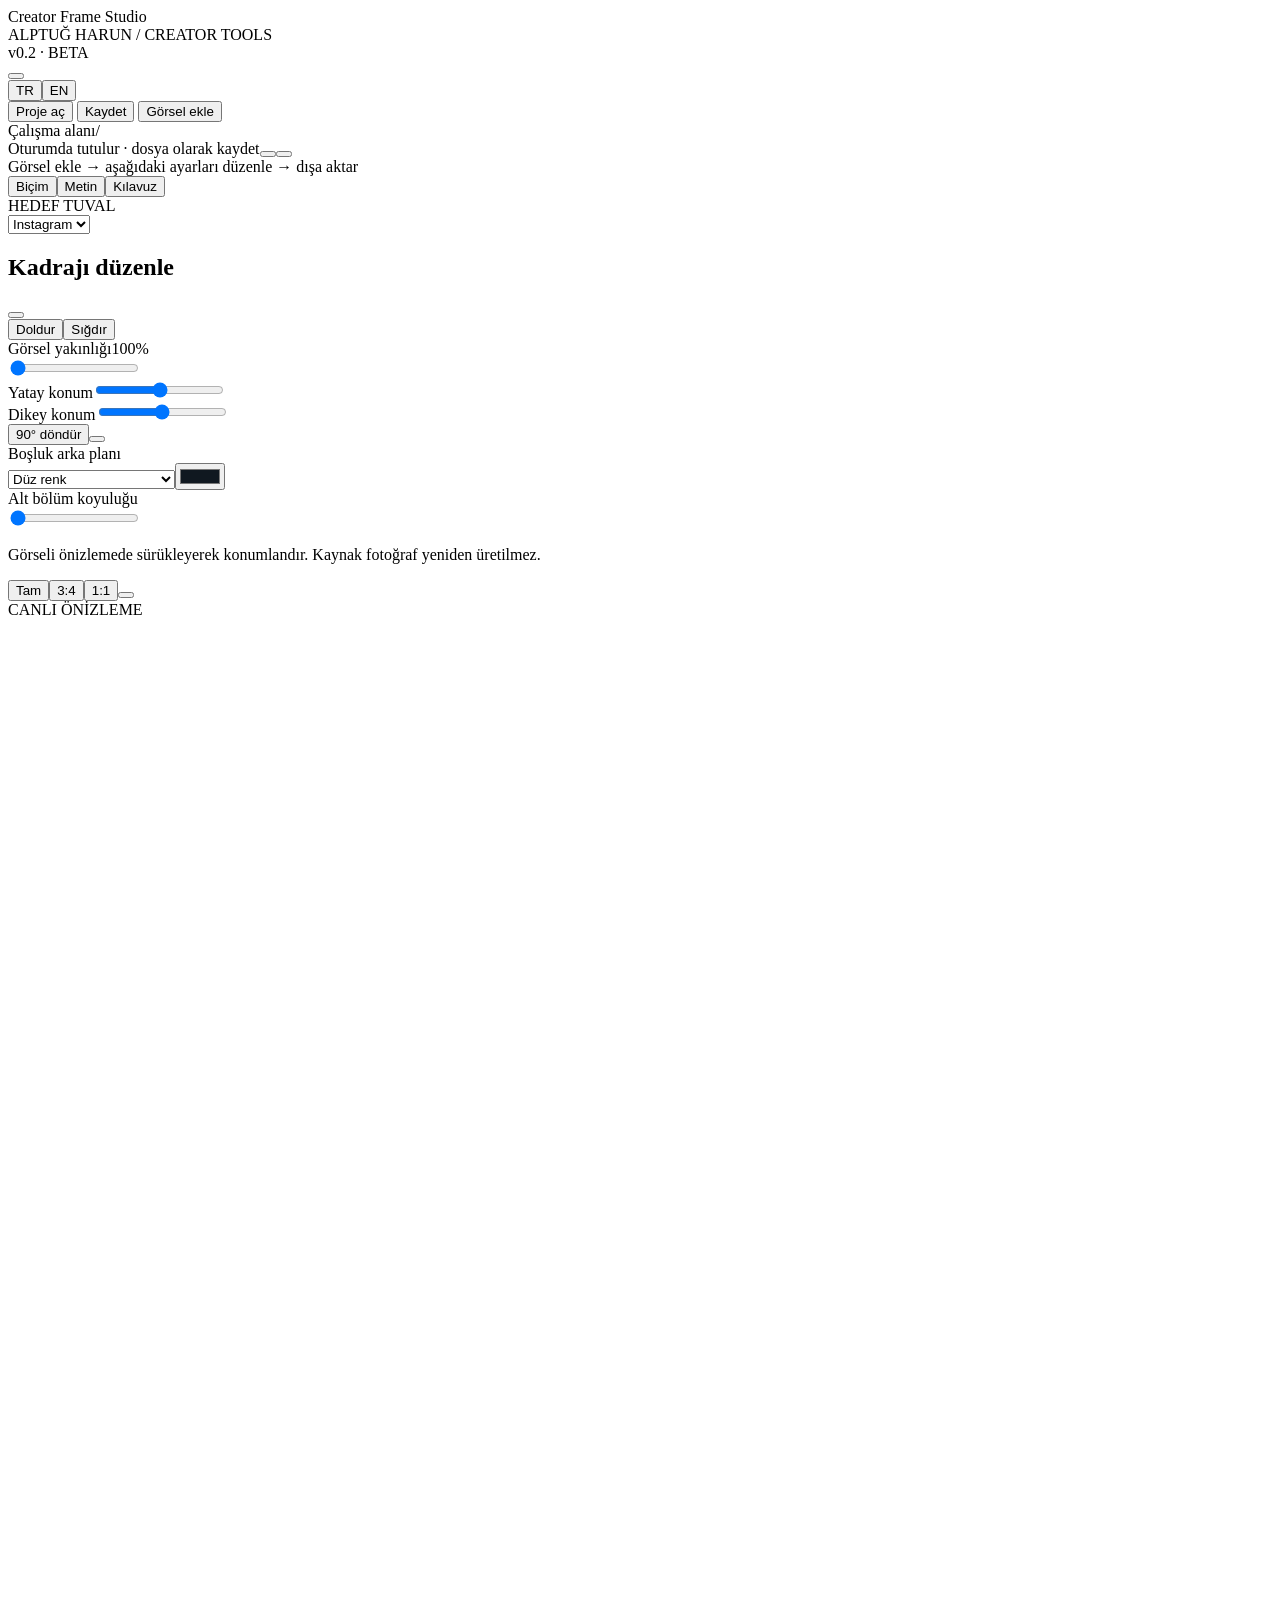
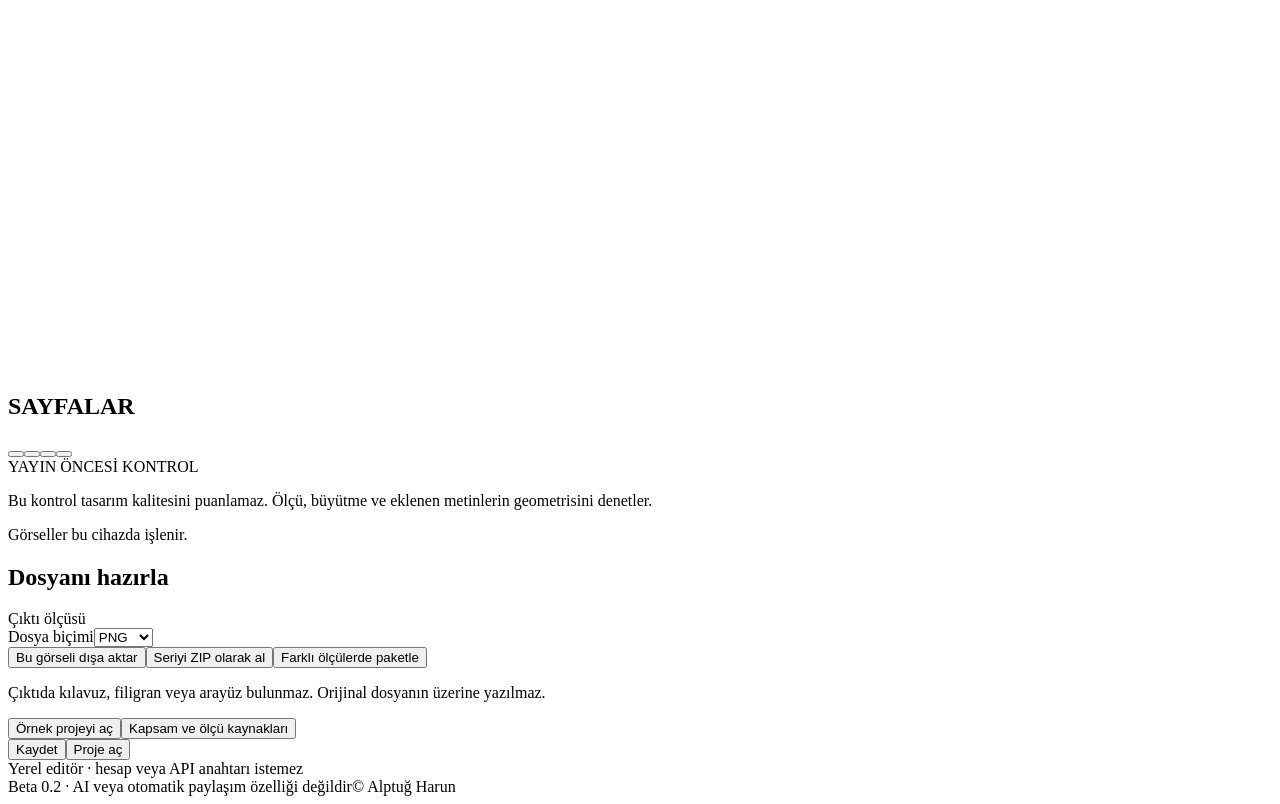
==== tools/creator-frame-studio/index.html @ ee45f267 "feat(creator-frame-studio): add index.html" ====
<!doctype html>
<html lang="tr">
<head>
<meta charset="utf-8"><meta name="viewport" content="width=device-width,initial-scale=1">
<meta http-equiv="Content-Security-Policy" content="default-src 'self'; script-src 'self'; style-src 'self'; img-src data: blob: 'self'; connect-src 'none'; font-src 'none'; base-uri 'none'; form-action 'none'">
<title>Creator Frame Studio — Alptuğ Harun</title>
<link rel="stylesheet" href="styles.css">
<body>
<header class="head">
<div class="brand"><div class="logo" data-icon="crop"></div><div><div class="brand-name">Creator Frame <span>Studio</span></div><div class="byline">ALPTUĞ HARUN / CREATOR TOOLS</div></div><span class="pill mint">v0.2 · BETA</span></div>
<div class="head-actions">
<button class="ghost iconbtn" id="helpBtn" data-title="help" data-icon="help"></button>
<div class="locale" aria-label="Language"><button id="langTR" class="active" aria-pressed="true">TR</button><button id="langEN" aria-pressed="false">EN</button></div>
<button id="projectOpen"><i data-icon="folder"></i><span class="optional" data-t="openProject">Proje aç</span></button>
<button id="projectSave"><i data-icon="save"></i><span class="optional" data-t="saveProject">Kaydet</span></button>
<button class="primary" id="addImages"><i data-icon="plus"></i><span data-t="addImages">Görsel ekle</span></button>
</div>
</header>
<div class="documentbar"><div class="breadcrumbs"><span data-t="workspace">Çalışma alanı</span><span>/</span><strong id="projectName"></strong><span class="pill" id="pagePill"></span></div><div class="row"><span class="muted" data-t="sessionOnly">Oturumda tutulur · dosya olarak kaydet</span><button class="ghost iconbtn small-btn" id="undo" data-icon="undo" data-title="undo"></button><button class="ghost iconbtn small-btn" id="redo" data-icon="redo" data-title="redo"></button></div></div>
<div class="mobile-steps" data-t="mobileHint">Görsel ekle → aşağıdaki ayarları düzenle → dışa aktar</div>
<main class="desk">
<aside class="sidebar leftbar">
<div class="tabs" role="tablist" aria-label="Editor panels"><button role="tab" aria-selected="true" class="active" data-tab="format" data-t="formatTab">Biçim</button><button role="tab" aria-selected="false" data-tab="text" data-t="textTab">Metin</button><button role="tab" aria-selected="false" data-tab="guide" data-t="guideTab">Kılavuz</button></div>
<section id="panel-format">
<div class="section-label" data-t="destination">HEDEF TUVAL</div>
<div class="select-platform"><i data-icon="grid"></i><select id="platform" aria-label="Platform"><option value="instagram">Instagram</option><option value="pinterest">Pinterest</option><option value="youtube">YouTube</option><option value="custom" data-t="custom">Özel ölçü</option></select></div>
<div class="preset-list" id="presetList"></div>
<div id="customFields" hidden><div class="grid2"><div class="field"><label for="customW" data-t="width">Genişlik · px</label><input id="customW" type="number" min="64" max="4096" value="1080"></div><div class="field"><label for="customH" data-t="height">Yükseklik · px</label><input id="customH" type="number" min="64" max="4096" value="1350"></div></div><button id="applyCustom" class="full" data-t="applySize">Ölçüyü uygula</button><p class="tiny-info" data-t="customLimit">64–4096 px / kenar · en fazla 16 milyon piksel.</p></div>
<div class="source-note" id="presetNote"></div>
<div class="divider"></div>
<div class="row between"><h2 data-t="cropTitle">Kadrajı düzenle</h2><button id="resetImage" class="iconbtn ghost small-btn" data-icon="reset" data-title="resetImage"></button></div>
<div class="fit-buttons"><button id="fitCover" class="active"><i data-icon="expand"></i><span data-t="fill">Doldur</span></button><button id="fitContain"><i data-icon="minimize"></i><span data-t="fit">Sığdır</span></button></div>
<div class="field"><div class="row between"><label for="zoom" data-t="imageZoom">Görsel yakınlığı</label><span id="zoomLabel" class="muted mono">100%</span></div><input id="zoom" type="range" min="100" max="300" value="100" step="1"></div>
<div class="grid2"><div class="field"><label for="imageX" data-t="horizontal">Yatay konum</label><input id="imageX" type="range" min="-100" max="100" value="0"></div><div class="field"><label for="imageY" data-t="vertical">Dikey konum</label><input id="imageY" type="range" min="-100" max="100" value="0"></div></div>
<div class="row"><button id="rotate" class="full" data-title="rotate"><i data-icon="rotate"></i><span data-t="rotate">90° döndür</span></button><button id="flip" class="iconbtn" data-icon="flip" data-title="flip"></button></div>
<div class="field"><label for="background" data-t="background">Boşluk arka planı</label><div class="row"><select id="background"><option value="solid" data-t="solid">Düz renk</option><option value="blur" data-t="blur">Görselden bulanık dolgu</option></select><input id="bgColor" type="color" value="#101820" aria-label="Background color"></div></div>
<div class="field"><div class="row between"><label for="shade" data-t="shade">Alt bölüm koyuluğu</label><span id="shadeLabel" class="muted mono"></span></div><input id="shade" type="range" min="0" max="100" value="0"></div>
<p class="tiny-info" data-t="dragHint">Görseli önizlemede sürükleyerek konumlandır. Kaynak fotoğraf yeniden üretilmez.</p>
</section>
<section id="panel-text" hidden>
<div class="row between"><h2 data-t="textLayers">Metin katmanları</h2><span class="pill" id="layerCount"></span></div>
<div class="text-actions"><button id="addText" class="full"><i data-icon="plus"></i><span data-t="addText">Metin ekle</span></button><button id="removeText" class="iconbtn danger" data-icon="trash" data-title="removeText"></button></div>
<div class="layerlist" id="layerList"></div>
<div id="textControls">
<div class="field"><label for="textValue" data-t="textValue">Metin · yeni satır desteklenir</label><textarea id="textValue" maxlength="600"></textarea></div>
<div class="grid2"><div class="field"><label for="textSize" data-t="fontSize">Boyut · px</label><input id="textSize" type="number" min="12" max="240" value="90"></div><div class="field"><label for="textWeight" data-t="weight">Kalınlık</label><select id="textWeight"><option value="500" data-t="medium">Orta</option><option value="700" data-t="bold">Kalın</option><option value="900" data-t="heavy">Çok kalın</option></select></div></div>
<div class="grid2"><div class="field"><label for="textX">X · %</label><input id="textX" type="number" step="0.1" min="0" max="100"></div><div class="field"><label for="textY">Y · %</label><input id="textY" type="number" step="0.1" min="0" max="100"></div></div>
<div class="field"><label for="textWidth" data-t="textWidth">Metin kutusu genişliği · %</label><input id="textWidth" type="range" min="10" max="100" value="80"></div>
<div class="align-group"><button id="alignLeft" data-icon="alignLeft" data-title="alignLeft"></button><button id="alignCenter" data-icon="alignCenter" data-title="alignCenter"></button><button id="alignRight" data-icon="alignRight" data-title="alignRight"></button></div>
<div class="row between" style="margin-top:13px"><label class="checkline"><input id="textShadow" type="checkbox"><span data-t="textShadow">Metin gölgesi</span></label><input id="textColor" type="color" value="#ffffff" aria-label="Text color"></div>
<button id="fitText" class="full" style="margin-top:8px"><i data-icon="safe"></i><span data-t="fitText">Seçili metni iç alana sığdır</span></button>
</div>
<p class="tip" style="margin-top:15px" data-t="rasterWarning">Burada eklediğin yazılar düzenlenebilir. Yüklediğin görselin içine gömülü yazılar otomatik algılanmaz veya ayrı ayrı taşınmaz.</p>
</section>
<section id="panel-guide" hidden>
<h2 data-t="guideTitle">Kontrol kılavuzları</h2>
<label class="checkline"><input id="showGuide" type="checkbox" checked><span data-t="showGuide">İç alan kılavuzu</span></label>
<label class="checkline"><input id="showThirds" type="checkbox"><span data-t="showThirds">Üçler kuralı çizgileri</span></label>
<label class="checkline"><input id="showUI" type="checkbox"><span data-t="showUI">9:16 arayüz çakışma taslağı</span></label>
<div class="tip warn" data-t="notOfficial">Kılavuzlar editöryal öneridir; resmî veya her cihazda garantili güvenli alan değildir. Arayüz taslağı da temsildir.</div>
<div class="grid2"><div class="field"><label for="marginL" data-t="left">Sol · px</label><input id="marginL" type="number" min="0"></div><div class="field"><label for="marginR" data-t="right">Sağ · px</label><input id="marginR" type="number" min="0"></div><div class="field"><label for="marginT" data-t="top">Üst · px</label><input id="marginT" type="number" min="0"></div><div class="field"><label for="marginB" data-t="bottom">Alt · px</label><input id="marginB" type="number" min="0"></div></div>
<button id="applyMargins" class="full" data-t="applyMargins">Payları uygula</button>
<div class="row" style="margin-top:8px"><button id="marginDefault" class="full small-btn" data-t="defaultMargins">Başlangıç payları</button><button id="fitAllText" class="full small-btn" data-t="fitAllText">Tüm metinleri sığdır</button></div>
<div class="divider"></div><h3 data-t="cropViews">Kırpma önizlemesi</h3><p class="tiny-info" data-t="cropViewsNote">Üstteki 3:4, 1:1 ve daire seçenekleri merkezden kırpma simülasyonudur. Dosyanın ölçüsünü veya çıktısını değiştirmez.</p><p class="tiny-info" data-t="noHidden">Metin kontrolü yalnız editördeki metin katmanlarını ölçer; yüz algılama, OCR veya estetik puanı yoktur.</p>
</section>
</aside>
<section class="workspace">
<div class="workspace-head"><div class="row"><i data-icon="canvas"></i><strong id="canvasTitle"></strong></div><div class="viewtools" aria-label="Crop simulation"><button id="viewFull" class="active" data-t="fullView">Tam</button><button id="view34">3:4</button><button id="view11">1:1</button><button id="viewCircle" data-title="circle"><i data-icon="circle"></i></button></div></div>
<div class="stage" id="stage"><div class="stage-label" data-t="livePreview">CANLI ÖNİZLEME</div><div class="stage-inner" id="stageInner"><canvas id="canvas" width="1080" height="1350" tabindex="0" aria-label="Görsel editörü"></canvas></div></div>
<div class="canvas-helper"><span id="canvasHint"></span><span class="mono" id="canvasSize"></span></div>
<div class="film-head"><h2><span data-t="pages">SAYFALAR</span> <span class="muted" id="pageCount"></span></h2><div class="film-actions"><button id="pagePrev" class="iconbtn ghost" data-icon="left" data-title="moveEarlier"></button><button id="pageNext" class="iconbtn ghost" data-icon="right" data-title="moveLater"></button><button id="duplicatePage" class="iconbtn ghost" data-icon="copy" data-title="duplicate"></button><button id="deletePage" class="iconbtn ghost danger" data-icon="trash" data-title="deletePage"></button></div></div>
<div class="filmstrip" id="filmstrip"></div>
</section>
<aside class="sidebar rightbar">
<section><div class="row between audit-heading"><div class="section-label" style="margin:0" data-t="preflight">YAYIN ÖNCESİ KONTROL</div><i data-icon="checklist"></i></div><div id="auditList"></div><p class="tiny-info" data-t="auditScope">Bu kontrol tasarım kalitesini puanlamaz. Ölçü, büyütme ve eklenen metinlerin geometrisini denetler.</p><div class="badge-line"><i data-icon="lock"></i><span data-t="private">Görseller bu cihazda işlenir.</span></div></section>
<section class="export-card"><div class="row between"><h2 data-t="exportTitle">Dosyanı hazırla</h2><i data-icon="download"></i></div><div class="stat-pair"><span data-t="outputSize">Çıktı ölçüsü</span><strong id="outputSize" class="mono"></strong></div><div class="field"><label for="exportFormat" data-t="fileFormat">Dosya biçimi</label><select id="exportFormat"><option value="image/png">PNG</option><option value="image/jpeg">JPEG</option><option value="image/webp">WebP</option></select></div><div class="field" id="qualityField" hidden><div class="row between"><label for="quality" data-t="compression">Kodlama kalitesi</label><span id="qualityLabel" class="muted">92%</span></div><input id="quality" type="range" min="40" max="100" value="92"></div><button id="exportOne" class="primary full"><i data-icon="download"></i><span data-t="exportOne">Bu görseli dışa aktar</span></button><button id="exportSeries" class="full" style="margin-top:8px"><i data-icon="stack"></i><span data-t="exportSeries">Seriyi ZIP olarak al</span></button><button id="openPack" class="full" style="margin-top:8px"><i data-icon="sizes"></i><span data-t="formatPack">Farklı ölçülerde paketle</span></button><p class="export-note" data-t="exportClean">Çıktıda kılavuz, filigran veya arayüz bulunmaz. Orijinal dosyanın üzerine yazılmaz.</p></section>
<div class="sources-link"><div class="divider"></div><button id="demoBtn" class="full ghost small-btn"><i data-icon="play"></i><span data-t="sample">Örnek projeyi aç</span></button><button id="helpBtn2" class="full ghost small-btn"><i data-icon="info"></i><span data-t="limitsSources">Kapsam ve ölçü kaynakları</span></button><div class="row" style="margin-top:7px"><button id="mobileSave" class="full ghost small-btn" data-t="saveProject">Kaydet</button><button id="mobileOpen" class="full ghost small-btn" data-t="openProject">Proje aç</button></div></div>
</aside>
</main>
<footer class="bottom-bar"><div class="row"><span class="pill-dot"></span><span data-t="footerLocal">Yerel editör · hesap veya API anahtarı istemez</span></div><span class="optional" data-t="footerBeta">Beta 0.2 · AI veya otomatik paylaşım özelliği değildir</span><span>© Alptuğ Harun</span></footer>
<input id="fileInput" type="file" accept="image/png,image/jpeg,image/webp" multiple hidden><input id="projectInput" type="file" accept=".json,.frame.json,application/json" hidden>
<div class="toast" id="toast" role="status" aria-live="polite"></div>
<div id="busy" class="busy-shield" hidden><div class="busy-box"><div class="spinner"></div><p id="busyText"></p><p class="muted" data-t="keepOpen">Bu pencereyi kapatma.</p></div></div>
<dialog id="packDialog"><div class="modal-header"><div><h2 data-t="packTitle">Bir görsel, farklı tuvaller</h2><p class="muted" data-t="packSubtitle">Aynı kaynağın farklı oranlardaki kadrajlarını karşılaştır.</p></div><button class="iconbtn ghost" id="closePack" data-icon="close" data-title="close"></button></div><div class="modal-body"><div class="tip warn" data-t="packWarning">Bu bir yeniden kadrajlama işlemidir; AI ile kompozisyon yeniden kurulmaz. Her önizlemeyi ve metin uyarısını kontrol et.</div><div class="pack-grid" id="packGrid"></div></div><div class="modal-footer"><span class="muted" data-t="packFoot">Seçtiğin ölçüler ayrı dosyalar olarak aynı ZIP içinde.</span><button id="exportPack" class="primary"><i data-icon="download"></i><span data-t="packExport">Seçilenleri ZIP olarak al</span></button></div></dialog>
<dialog id="helpDialog"><div class="modal-header"><h2 data-t="helpTitle">Ne yapar, ne yapmaz?</h2><button class="iconbtn ghost" id="closeHelp" data-icon="close" data-title="close"></button></div><div class="modal-body" id="helpBody"></div><div class="modal-footer"><span class="muted">Creator Frame Studio · 0.2.0 · 05.10.2026</span><button id="helpDone" class="primary" data-t="gotIt">Anladım</button></div></dialog>
<noscript>Bu editör JavaScript gerektirir. Dosyayı bilgisayarında Chrome veya Edge ile aç.</noscript>
<script src="app.js"></script>
</body></html>
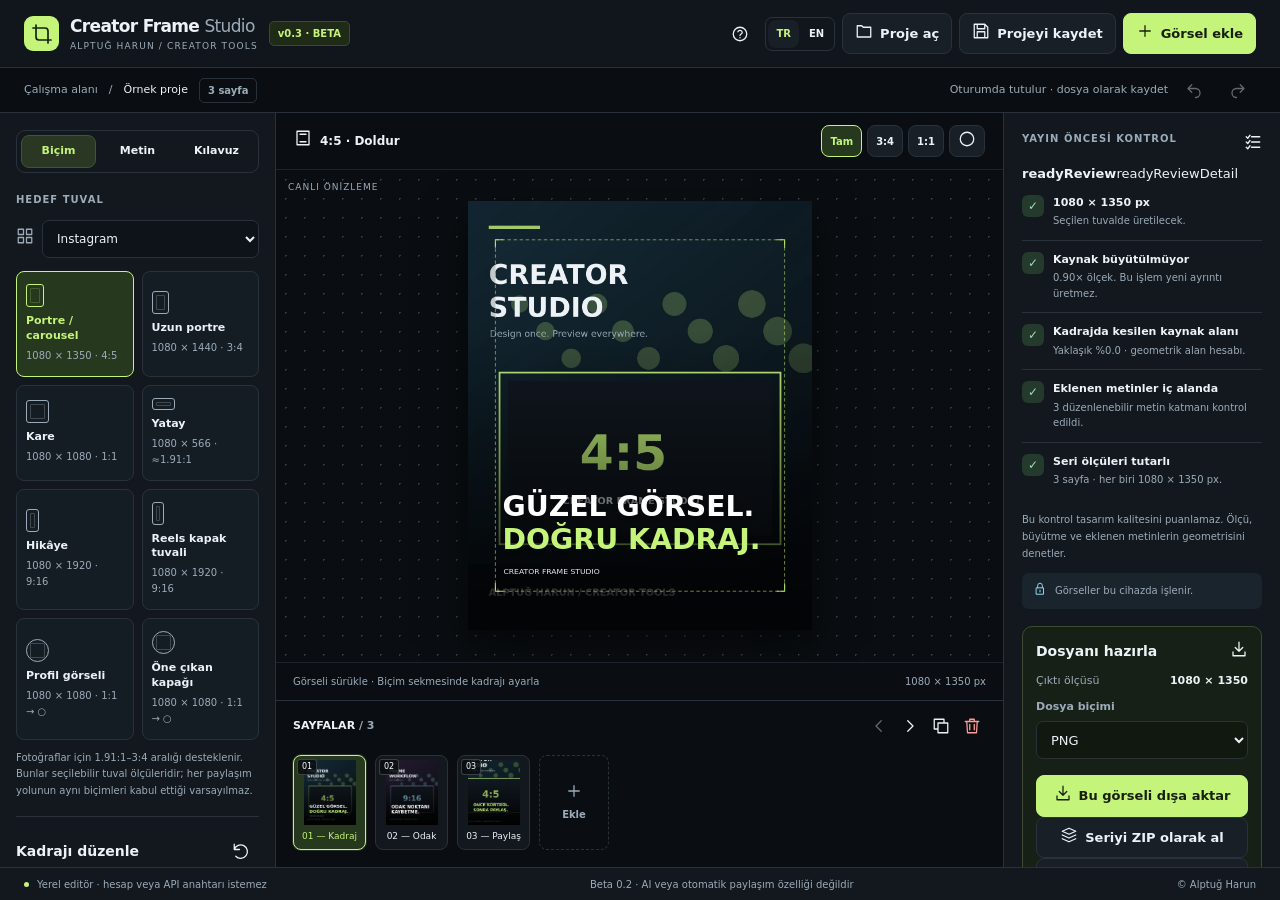
==== commit a5539d4a: "feat(frame-studio): add premium creator controls" ====
--- a/tools/creator-frame-studio/index.html
+++ b/tools/creator-frame-studio/index.html
@@ -7,7 +7,7 @@
 <link rel="stylesheet" href="styles.css">
 <body>
 <header class="head">
-<div class="brand"><div class="logo" data-icon="crop"></div><div><div class="brand-name">Creator Frame <span>Studio</span></div><div class="byline">ALPTUĞ HARUN / CREATOR TOOLS</div></div><span class="pill mint">v0.2 · BETA</span></div>
+<div class="brand"><div class="logo" data-icon="crop"></div><div><div class="brand-name">Creator Frame <span>Studio</span></div><div class="byline">ALPTUĞ HARUN / CREATOR TOOLS</div></div><span class="pill mint">v0.3 · BETA</span></div>
 <div class="head-actions">
 <button class="ghost iconbtn" id="helpBtn" data-title="help" data-icon="help"></button>
 <div class="locale" aria-label="Language"><button id="langTR" class="active" aria-pressed="true">TR</button><button id="langEN" aria-pressed="false">EN</button></div>
@@ -40,6 +40,8 @@
 <section id="panel-text" hidden>
 <div class="row between"><h2 data-t="textLayers">Metin katmanları</h2><span class="pill" id="layerCount"></span></div>
 <div class="text-actions"><button id="addText" class="full"><i data-icon="plus"></i><span data-t="addText">Metin ekle</span></button><button id="removeText" class="iconbtn danger" data-icon="trash" data-title="removeText"></button></div>
+<div class="section-label compact-label" data-t="quickTextStyles">HIZLI METİN STİLLERİ</div>
+<div class="quick-style-grid"><button id="styleHook" data-t="styleHook">Hook</button><button id="styleSub" data-t="styleSub">Alt başlık</button><button id="styleCTA" data-t="styleCTA">CTA</button></div>
 <div class="layerlist" id="layerList"></div>
 <div id="textControls">
 <div class="field"><label for="textValue" data-t="textValue">Metin · yeni satır desteklenir</label><textarea id="textValue" maxlength="600"></textarea></div>
@@ -54,6 +56,8 @@
 </section>
 <section id="panel-guide" hidden>
 <h2 data-t="guideTitle">Kontrol kılavuzları</h2>
+<div class="section-label compact-label" data-t="guidePresets">KILAVUZ PROFİLLERİ</div>
+<div class="guide-preset-grid"><button id="guideBalanced" data-t="guideBalanced">Dengeli</button><button id="guideHook" data-t="guideHook">Hook odaklı</button><button id="guideCTA" data-t="guideCTA">CTA odaklı</button></div>
 <label class="checkline"><input id="showGuide" type="checkbox" checked><span data-t="showGuide">İç alan kılavuzu</span></label>
 <label class="checkline"><input id="showThirds" type="checkbox"><span data-t="showThirds">Üçler kuralı çizgileri</span></label>
 <label class="checkline"><input id="showUI" type="checkbox"><span data-t="showUI">9:16 arayüz çakışma taslağı</span></label>
@@ -72,17 +76,19 @@
 <div class="filmstrip" id="filmstrip"></div>
 </section>
 <aside class="sidebar rightbar">
-<section><div class="row between audit-heading"><div class="section-label" style="margin:0" data-t="preflight">YAYIN ÖNCESİ KONTROL</div><i data-icon="checklist"></i></div><div id="auditList"></div><p class="tiny-info" data-t="auditScope">Bu kontrol tasarım kalitesini puanlamaz. Ölçü, büyütme ve eklenen metinlerin geometrisini denetler.</p><div class="badge-line"><i data-icon="lock"></i><span data-t="private">Görseller bu cihazda işlenir.</span></div></section>
+<section><div class="row between audit-heading"><div class="section-label" style="margin:0" data-t="preflight">YAYIN ÖNCESİ KONTROL</div><i data-icon="checklist"></i></div>
+<div id="readinessCard" class="readiness-card neutral"><span class="readiness-dot"></span><div><strong id="readinessTitle" data-t="readyReview">Kontrol gerekli</strong><span id="readinessDetail" data-t="readyReviewDetail">Geometrik uyarıları gözden geçir.</span></div></div>
+<div id="auditList"></div><p class="tiny-info" data-t="auditScope">Bu kontrol tasarım kalitesini puanlamaz. Ölçü, büyütme ve eklenen metinlerin geometrisini denetler.</p><div class="badge-line"><i data-icon="lock"></i><span data-t="private">Görseller bu cihazda işlenir.</span></div></section>
 <section class="export-card"><div class="row between"><h2 data-t="exportTitle">Dosyanı hazırla</h2><i data-icon="download"></i></div><div class="stat-pair"><span data-t="outputSize">Çıktı ölçüsü</span><strong id="outputSize" class="mono"></strong></div><div class="field"><label for="exportFormat" data-t="fileFormat">Dosya biçimi</label><select id="exportFormat"><option value="image/png">PNG</option><option value="image/jpeg">JPEG</option><option value="image/webp">WebP</option></select></div><div class="field" id="qualityField" hidden><div class="row between"><label for="quality" data-t="compression">Kodlama kalitesi</label><span id="qualityLabel" class="muted">92%</span></div><input id="quality" type="range" min="40" max="100" value="92"></div><button id="exportOne" class="primary full"><i data-icon="download"></i><span data-t="exportOne">Bu görseli dışa aktar</span></button><button id="exportSeries" class="full" style="margin-top:8px"><i data-icon="stack"></i><span data-t="exportSeries">Seriyi ZIP olarak al</span></button><button id="openPack" class="full" style="margin-top:8px"><i data-icon="sizes"></i><span data-t="formatPack">Farklı ölçülerde paketle</span></button><p class="export-note" data-t="exportClean">Çıktıda kılavuz, filigran veya arayüz bulunmaz. Orijinal dosyanın üzerine yazılmaz.</p></section>
 <div class="sources-link"><div class="divider"></div><button id="demoBtn" class="full ghost small-btn"><i data-icon="play"></i><span data-t="sample">Örnek projeyi aç</span></button><button id="helpBtn2" class="full ghost small-btn"><i data-icon="info"></i><span data-t="limitsSources">Kapsam ve ölçü kaynakları</span></button><div class="row" style="margin-top:7px"><button id="mobileSave" class="full ghost small-btn" data-t="saveProject">Kaydet</button><button id="mobileOpen" class="full ghost small-btn" data-t="openProject">Proje aç</button></div></div>
 </aside>
 </main>
-<footer class="bottom-bar"><div class="row"><span class="pill-dot"></span><span data-t="footerLocal">Yerel editör · hesap veya API anahtarı istemez</span></div><span class="optional" data-t="footerBeta">Beta 0.2 · AI veya otomatik paylaşım özelliği değildir</span><span>© Alptuğ Harun</span></footer>
+<footer class="bottom-bar"><div class="row"><span class="pill-dot"></span><span data-t="footerLocal">Yerel editör · hesap veya API anahtarı istemez</span></div><span class="optional" data-t="footerBeta">Beta 0.3 · AI veya otomatik paylaşım özelliği değildir</span><span>© Alptuğ Harun</span></footer>
 <input id="fileInput" type="file" accept="image/png,image/jpeg,image/webp" multiple hidden><input id="projectInput" type="file" accept=".json,.frame.json,application/json" hidden>
 <div class="toast" id="toast" role="status" aria-live="polite"></div>
 <div id="busy" class="busy-shield" hidden><div class="busy-box"><div class="spinner"></div><p id="busyText"></p><p class="muted" data-t="keepOpen">Bu pencereyi kapatma.</p></div></div>
 <dialog id="packDialog"><div class="modal-header"><div><h2 data-t="packTitle">Bir görsel, farklı tuvaller</h2><p class="muted" data-t="packSubtitle">Aynı kaynağın farklı oranlardaki kadrajlarını karşılaştır.</p></div><button class="iconbtn ghost" id="closePack" data-icon="close" data-title="close"></button></div><div class="modal-body"><div class="tip warn" data-t="packWarning">Bu bir yeniden kadrajlama işlemidir; AI ile kompozisyon yeniden kurulmaz. Her önizlemeyi ve metin uyarısını kontrol et.</div><div class="pack-grid" id="packGrid"></div></div><div class="modal-footer"><span class="muted" data-t="packFoot">Seçtiğin ölçüler ayrı dosyalar olarak aynı ZIP içinde.</span><button id="exportPack" class="primary"><i data-icon="download"></i><span data-t="packExport">Seçilenleri ZIP olarak al</span></button></div></dialog>
-<dialog id="helpDialog"><div class="modal-header"><h2 data-t="helpTitle">Ne yapar, ne yapmaz?</h2><button class="iconbtn ghost" id="closeHelp" data-icon="close" data-title="close"></button></div><div class="modal-body" id="helpBody"></div><div class="modal-footer"><span class="muted">Creator Frame Studio · 0.2.0 · 05.10.2026</span><button id="helpDone" class="primary" data-t="gotIt">Anladım</button></div></dialog>
+<dialog id="helpDialog"><div class="modal-header"><h2 data-t="helpTitle">Ne yapar, ne yapmaz?</h2><button class="iconbtn ghost" id="closeHelp" data-icon="close" data-title="close"></button></div><div class="modal-body" id="helpBody"></div><div class="modal-footer"><span class="muted">Creator Frame Studio · 0.3.0 · 05.10.2026</span><button id="helpDone" class="primary" data-t="gotIt">Anladım</button></div></dialog>
 <noscript>Bu editör JavaScript gerektirir. Dosyayı bilgisayarında Chrome veya Edge ile aç.</noscript>
 <script src="app.js"></script>
 </body></html>
--- a/tools/creator-frame-studio/styles.css
+++ b/tools/creator-frame-studio/styles.css
@@ -0,0 +1,9 @@
+
+:root{color-scheme:dark;--bg:#0a0e12;--panel:#12181e;--panel2:#181f27;--input:#0d1319;--line:#29323b;--line2:#3c4955;--text:#edf2f7;--dim:#9cabb9;--mint:#c4f47a;--mintdark:#26381d;--cyan:#90d7ed;--warn:#f6c777;--red:#ff9b97;--good:#a1ddb9;--font:Inter,ui-sans-serif,system-ui,-apple-system,BlinkMacSystemFont,'Segoe UI',sans-serif}
+*{box-sizing:border-box}body{margin:0;background:var(--bg);color:var(--text);font:13px/1.5 var(--font)}button,input,textarea,select{font:inherit}button,input,textarea,select{color:var(--text)}button{border:1px solid var(--line);background:var(--panel2);border-radius:8px;cursor:pointer;min-height:36px;padding:8px 12px;display:inline-flex;align-items:center;justify-content:center;gap:7px;transition:background .15s,border-color .15s;white-space:nowrap;font-weight:560}button:hover:not(:disabled){border-color:var(--line2);background:#222e38}button:disabled{opacity:.4;cursor:not-allowed}button.active{border-color:var(--mint);color:var(--mint);background:var(--mintdark)}button.primary{background:var(--mint);color:#172010;border-color:var(--mint);font-weight:760}button.primary:hover:not(:disabled){background:#dbffad}button.ghost{background:transparent;border-color:transparent}button.ghost:hover:not(:disabled){background:var(--panel2);border-color:var(--line)}button.danger{color:var(--red)}button.iconbtn{width:36px;min-width:36px;padding:7px}svg.ico{width:18px;height:18px;flex:none;stroke:currentColor;fill:none;stroke-width:1.7;stroke-linecap:round;stroke-linejoin:round}button:focus-visible,a:focus-visible,input:focus-visible,textarea:focus-visible,select:focus-visible,summary:focus-visible,canvas:focus-visible{outline:2px solid var(--mint);outline-offset:3px}input[type=number],input[type=text],textarea,select{background:var(--input);border:1px solid var(--line);border-radius:7px;padding:9px 10px;min-height:38px;width:100%;min-width:0}textarea{resize:vertical;min-height:86px;line-height:1.55}input[type=range]{width:100%;accent-color:var(--mint);height:20px;margin:6px 0}input[type=checkbox]{accent-color:var(--mint);width:15px;height:15px;flex:none}input[type=color]{background:var(--input);border:1px solid var(--line);border-radius:6px;height:35px;width:42px;padding:3px;flex:none}a{color:var(--cyan);text-underline-offset:3px}h1,h2,h3,p{margin:0}h2{font-size:14px;font-weight:690}h3{font-size:12px;font-weight:700}.muted,small{color:var(--dim);font-size:11px;line-height:1.6}.mono{font-variant-numeric:tabular-nums}.row{display:flex;align-items:center;gap:8px}.between{justify-content:space-between}.wrap{flex-wrap:wrap}.full{width:100%}.grid2{display:grid;grid-template-columns:1fr 1fr;gap:10px}.field{display:grid;gap:6px;margin:13px 0}.field label{color:var(--dim);font-size:11px;font-weight:560}.divider{height:1px;background:var(--line);margin:17px 0}.small-btn{font-size:11px;min-height:30px;padding:5px 9px}.hide,[hidden]{display:none!important}.pill{display:inline-flex;align-items:center;gap:6px;padding:4px 8px;border:1px solid var(--line);border-radius:5px;font-size:10px;font-weight:600;white-space:nowrap}.pill.mint{color:var(--mint);background:#202b17;border-color:#3b4a2f}.pill-dot{width:5px;height:5px;border-radius:99px;background:var(--mint)}.tip{padding:10px 11px;border:1px solid var(--line);border-radius:8px;color:var(--dim);font-size:11px;line-height:1.65;background:#10171d}.tip.warn{border-color:#5b4930;color:#e7c893;background:#211d16}.head{height:68px;padding:0 24px;display:flex;align-items:center;justify-content:space-between;border-bottom:1px solid var(--line);gap:20px;background:#10161c;position:relative;z-index:2}.brand{display:flex;align-items:center;gap:11px;white-space:nowrap}.logo{width:35px;height:35px;border-radius:9px;background:var(--mint);color:#15230d;display:grid;place-items:center}.logo svg{width:24px;height:24px}.brand-name{font-size:17px;letter-spacing:-.65px;font-weight:720}.brand-name span{font-weight:400;color:var(--dim)}.byline{font-size:9px;letter-spacing:1.15px;color:var(--dim);margin-top:1px}.head-actions{display:flex;align-items:center;gap:7px}.locale{display:flex;align-items:center;border:1px solid var(--line);border-radius:7px;padding:2px;gap:2px}.locale button{min-height:28px;padding:3px 8px;font-size:10px;border:0;background:transparent}.locale button.active{background:var(--panel2);color:var(--mint)}.documentbar{height:45px;border-bottom:1px solid var(--line);padding:0 24px;display:flex;align-items:center;justify-content:space-between;color:var(--dim);font-size:11px}.breadcrumbs{display:flex;align-items:center;gap:11px}.breadcrumbs strong{color:var(--text);font-weight:520}.desk{display:grid;grid-template-columns:276px minmax(360px,1fr) 277px;min-height:calc(100dvh - 146px)}.sidebar{background:var(--panel);border-right:1px solid var(--line);padding:17px 16px;min-width:0}.rightbar{border-right:0;border-left:1px solid var(--line);padding:18px}.section-label{font-size:10px;color:var(--dim);font-weight:650;letter-spacing:1px;text-transform:uppercase;margin-bottom:13px}.tabs{display:grid;grid-template-columns:repeat(3,1fr);gap:4px;border:1px solid var(--line);border-radius:9px;padding:4px;margin-bottom:19px}.tabs button{padding:7px 4px;font-size:11px;min-height:33px;background:transparent;border-color:transparent}.tabs button.active{background:#293723;color:var(--mint);border-color:#405436}.preset-list{display:grid;grid-template-columns:1fr 1fr;gap:8px;margin:13px 0 10px}.preset{padding:12px 9px;min-height:90px;display:flex;flex-direction:column;align-items:flex-start;gap:4px;white-space:normal;text-align:left;border-radius:8px;background:#151d24}.preset .shape{width:20px;height:24px;border:1.4px solid var(--dim);border-radius:3px;display:inline-block;position:relative;margin-bottom:3px}.preset.active .shape{border-color:var(--mint)}.preset .shape:after{content:'';position:absolute;inset:3px;border:1px solid currentColor;opacity:.2;border-radius:1px}.preset b{font-size:11px;line-height:1.35}.preset small{font-size:10px;font-weight:450}.select-platform{display:flex;align-items:center;gap:8px}.select-platform svg{color:var(--dim)}.select-platform select{font-size:12px}.source-note{font-size:10px;color:var(--dim);line-height:1.65;margin-top:10px}.workspace{display:flex;flex-direction:column;min-width:0;background:var(--bg)}.workspace-head{height:57px;display:flex;justify-content:space-between;align-items:center;padding:10px 18px;gap:12px;border-bottom:1px solid #1b242d}.workspace-head strong{font-size:12px}.viewtools{display:flex;gap:5px}.viewtools button{min-height:29px;font-size:10px;padding:4px 8px}.stage{background-image:radial-gradient(#303942 1px,transparent 1px);background-size:19px 19px;min-height:520px;height:calc(100dvh - 376px);max-height:750px;position:relative;padding:31px 32px;display:flex;align-items:center;justify-content:center;overflow:hidden}.stage-inner{position:relative;line-height:0;box-shadow:0 15px 40px #0009}.stage canvas{display:block;max-width:100%;touch-action:none;cursor:grab;outline-offset:6px}.stage canvas:active{cursor:grabbing}.stage canvas.textmode{cursor:move}.stage-label{position:absolute;left:12px;top:11px;z-index:1;font-size:9px;color:var(--dim);letter-spacing:1px;pointer-events:none}.stage.dragover{outline:2px dashed var(--mint);outline-offset:-12px;background-color:#21341a}.canvas-helper{display:flex;justify-content:space-between;align-items:center;gap:9px;padding:9px 17px;border-top:1px solid #1b242d;font-size:10px;color:var(--dim);min-height:38px}.canvas-helper span:first-child{max-width:70%}.film-head{display:flex;align-items:center;justify-content:space-between;padding:12px 17px 7px;border-top:1px solid var(--line)}.film-head h2{font-size:11px}.film-actions{display:flex;gap:3px}.film-actions button{min-height:26px;height:27px;width:28px;min-width:28px;padding:4px}.filmstrip{padding:8px 17px 17px;display:flex;gap:9px;overflow:auto;min-height:120px}.thumb{position:relative;padding:4px 4px 6px;min-width:73px;max-width:83px;min-height:95px;flex-direction:column;gap:5px;justify-content:flex-start;background:var(--panel);border:1px solid var(--line)}.thumb canvas{width:auto;height:65px;max-width:68px;object-fit:contain}.thumb span{font-size:9px;font-weight:500;max-width:72px;overflow:hidden;text-overflow:ellipsis}.thumb .idx{position:absolute;left:3px;top:3px;background:#0a0e12db;border:1px solid #ffffff33;border-radius:3px;padding:1px 4px;color:white;font-size:8px}.thumb.active{border-color:var(--mint);box-shadow:0 0 0 1px #91b95c33}.thumb-add{width:70px;min-width:70px;min-height:95px;border-style:dashed;background:transparent;flex-direction:column;color:var(--dim);font-size:10px}.inspection{display:flex;align-items:flex-start;gap:9px;padding:11px 0;border-bottom:1px solid var(--line)}.inspection:last-child{border:0}.inspection .status-icon{width:22px;height:22px;display:grid;place-items:center;flex:none;border-radius:6px;background:#233a2c;color:var(--good);font-size:12px}.inspection.warn .status-icon{background:#43331d;color:var(--warn)}.inspection.bad .status-icon{background:#462629;color:var(--red)}.inspection.neutral .status-icon{background:#23343e;color:var(--cyan)}.inspection b{font-size:11px;font-weight:650;display:block;margin-bottom:2px}.inspection p{font-size:10px;color:var(--dim);line-height:1.55}.audit-heading{padding-bottom:5px}.export-card{background:#172016;border:1px solid #3d4a32;border-radius:10px;padding:13px;margin-top:17px}.export-card .field{margin:9px 0}.export-card select{background:#10180f}.export-card .primary{margin-top:7px}.export-note{font-size:10px;color:var(--dim);line-height:1.6;margin-top:10px}.stat-pair{display:flex;justify-content:space-between;gap:12px;color:var(--dim);font-size:11px;margin-top:10px}.stat-pair strong{font-weight:560;color:var(--text)}.fit-buttons{display:grid;grid-template-columns:1fr 1fr;gap:6px;margin-top:9px}.fit-buttons button{font-size:11px}.checkline{display:flex;align-items:center;gap:8px;font-size:11px;cursor:pointer;margin:10px 0}.text-actions{display:flex;gap:6px;margin:10px 0}.text-actions button{font-size:11px}.layerlist{display:flex;flex-direction:column;gap:6px;margin:11px 0}.layer-btn{justify-content:flex-start;min-height:37px;font-size:11px;overflow:hidden;text-overflow:ellipsis;white-space:nowrap}.layer-btn span{overflow:hidden;text-overflow:ellipsis;max-width:188px}.align-group{display:grid;grid-template-columns:repeat(3,1fr);gap:5px}.tiny-info{font-size:10px;color:var(--dim);line-height:1.7;margin-top:12px}.bottom-bar{display:flex;justify-content:space-between;align-items:center;gap:14px;padding:8px 24px;border-top:1px solid var(--line);font-size:10px;color:var(--dim);background:var(--panel);min-height:33px}.toast{position:fixed;bottom:26px;left:50%;transform:translate(-50%,20px);max-width:min(600px,90vw);background:#243021;border:1px solid #72965c;color:#e6f7da;box-shadow:0 8px 26px #0007;padding:12px 18px;border-radius:9px;z-index:20;opacity:0;pointer-events:none;transition:opacity .18s,transform .18s;text-align:center;font-size:12px}.toast.on{opacity:1;transform:translate(-50%,0)}.toast.error{background:#382022;border-color:#a7575a;color:#ffd9da}dialog{color:var(--text);background:var(--panel);border:1px solid var(--line2);border-radius:16px;width:min(930px,94vw);padding:0;box-shadow:0 20px 90px #0009;max-height:90dvh}dialog::backdrop{background:#000a;backdrop-filter:blur(3px)}.modal-header{padding:20px 23px;border-bottom:1px solid var(--line);display:flex;justify-content:space-between;align-items:center}.modal-header h2{font-size:18px;letter-spacing:-.4px}.modal-body{padding:20px 23px;max-height:65dvh;overflow:auto}.modal-footer{padding:15px 23px;border-top:1px solid var(--line);display:flex;justify-content:space-between;align-items:center;gap:15px}.pack-grid{display:grid;grid-template-columns:repeat(3,1fr);gap:12px;margin-top:15px}.pack-item{border:1px solid var(--line);background:var(--input);border-radius:9px;padding:11px;cursor:pointer}.pack-item canvas{display:block;width:auto;height:150px;max-width:100%;object-fit:contain;margin:8px auto}.pack-item .row{font-size:11px}.pack-item .muted{font-size:10px}.modal-body h3{font-size:14px;margin:16px 0 7px}.modal-body p{color:var(--dim);line-height:1.8;font-size:12px;margin-bottom:10px}.modal-body ul{padding-left:20px;color:var(--dim);font-size:12px;line-height:1.8}.busy-shield{position:fixed;inset:0;background:#07100dda;z-index:30;display:flex;align-items:center;justify-content:center;backdrop-filter:blur(4px)}.busy-box{padding:24px 34px;background:var(--panel);border:1px solid var(--line2);border-radius:14px;text-align:center;min-width:280px}.spinner{margin:0 auto 12px;width:28px;height:28px;border:3px solid #35432e;border-top-color:var(--mint);border-radius:50%;animation:spin 1s linear infinite}@keyframes spin{to{transform:rotate(360deg)}}.sr-only{position:absolute;width:1px;height:1px;padding:0;margin:-1px;overflow:hidden;clip:rect(0,0,0,0);white-space:nowrap;border:0}.mobile-steps{display:none}.source-dims{font-size:10px;font-weight:550;letter-spacing:.3px}.badge-line{padding:9px 11px;border-radius:7px;background:#1a242c;display:flex;gap:8px;align-items:center;color:var(--dim);font-size:10px;margin-top:11px}.badge-line svg{width:14px;height:14px;color:var(--cyan)}
+@media(min-width:951px){.desk{height:calc(100dvh - 146px);min-height:600px;overflow:hidden}.sidebar{overflow-y:auto;scrollbar-width:thin;scrollbar-color:#40503e transparent}.workspace{height:100%;min-height:0}.workspace-head,.canvas-helper,.film-head{flex-shrink:0}.stage{flex:1;height:auto;min-height:200px;max-height:none}.filmstrip{flex-shrink:0;min-height:120px;max-height:130px}.sources-link .row{display:none}}
+@media(min-width:1800px){.desk{grid-template-columns:310px minmax(400px,1fr) 310px}.sidebar{padding:22px}.stage{max-height:950px}.preset{min-height:102px}}
+@media(max-width:1170px){.desk{grid-template-columns:245px minmax(320px,1fr) 245px}.sidebar{padding:14px 12px}.rightbar{padding:15px 13px}.head{padding:0 16px}.head-actions button span.optional{display:none}.stage{padding:30px 21px}.workspace-head{padding:10px 12px;gap:6px}.viewtools{gap:3px}.viewtools button{padding:3px 6px}.documentbar{padding:0 16px}}
+@media(max-width:950px){.desk{grid-template-columns:240px minmax(0,1fr)}.rightbar{grid-column:1/-1;border-top:1px solid var(--line);border-left:0;display:grid;grid-template-columns:1fr 1fr;gap:20px;padding:18px 22px}.rightbar .export-card{margin-top:0}.rightbar .sources-link{grid-column:1/-1}.stage{height:580px;min-height:440px}.head-actions .desktop-label{display:none}.head-actions button{padding:8px}.head .pill{display:none}}
+@media(max-width:670px){.head{padding:10px 12px;height:auto;min-height:66px;gap:10px;flex-wrap:wrap}.brand-name{font-size:15px}.byline{font-size:8px}.brand{gap:8px}.logo{width:30px;height:30px}.head-actions{gap:4px}.head-actions #projectSave,.head-actions #projectOpen{display:none}.head-actions button{padding:7px}.head-actions #addImages span{display:none}.locale button{padding:2px 6px}.documentbar{padding:0 12px;height:41px}.documentbar>.row>.muted{display:none}.breadcrumbs{font-size:10px;gap:6px}.desk{display:flex;flex-direction:column}.workspace{order:0}.sidebar.leftbar{order:1;border-top:1px solid var(--line);border-right:0;padding:18px}.rightbar{display:block;order:2;border-left:0;padding:18px}.rightbar .export-card{margin-top:16px}.workspace-head{height:48px;padding:8px 12px}.stage{height:460px;min-height:320px;padding:30px 20px;max-height:65dvh}.canvas-helper{padding:8px 12px;font-size:9px}.filmstrip{min-height:106px;padding:6px 12px 13px}.thumb{min-height:84px;min-width:65px}.thumb canvas{height:53px}.thumb-add{min-height:84px}.preset-list{grid-template-columns:repeat(3,1fr)}.preset{min-height:88px}.tabs{position:sticky;top:0;z-index:2;background:var(--panel);margin-bottom:15px}.tabs button{min-height:38px}.bottom-bar{padding:9px 14px;font-size:9px}.bottom-bar .optional{display:none}.pack-grid{grid-template-columns:1fr 1fr}.pack-item canvas{height:120px}.modal-body{padding:16px}.modal-header{padding:16px}.modal-footer{padding:15px;flex-wrap:wrap}.modal-footer .muted{font-size:10px}.mobile-steps{display:flex;gap:7px;font-size:10px;justify-content:center;background:#151e14;color:var(--mint);padding:8px;border-bottom:1px solid var(--line)}.source-note{font-size:11px}button{min-height:39px}.film-actions button{min-height:31px}.preset small{font-size:9px}}
+@media(prefers-reduced-motion:reduce){*{transition:none!important;animation:none!important;scroll-behavior:auto!important}}
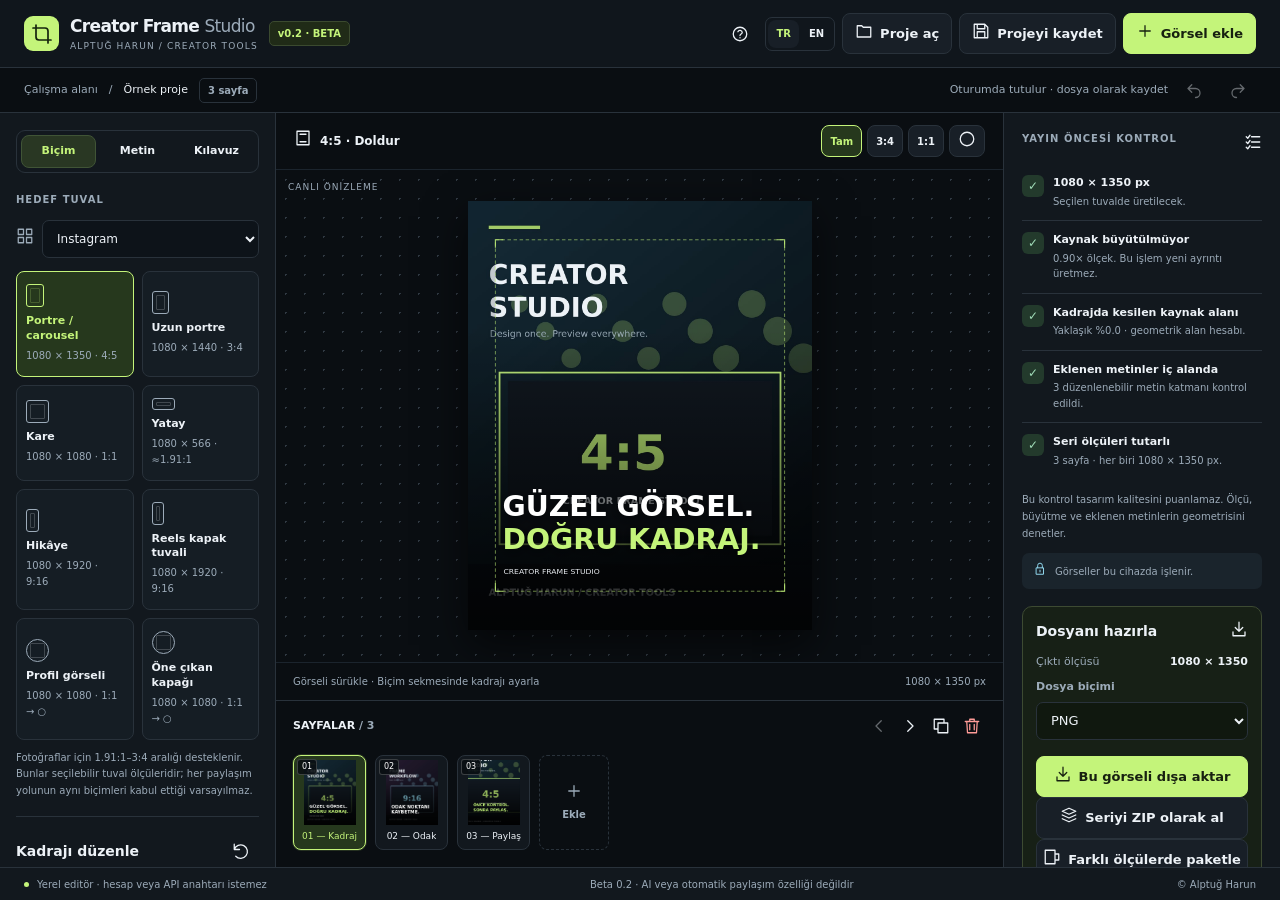
==== commit df8b276a: "Merge branch 'main' into feature/mcp-permission-inspector" ====
--- a/tools/creator-frame-studio/index.html
+++ b/tools/creator-frame-studio/index.html
@@ -7,7 +7,7 @@
 <link rel="stylesheet" href="styles.css">
 <body>
 <header class="head">
-<div class="brand"><div class="logo" data-icon="crop"></div><div><div class="brand-name">Creator Frame <span>Studio</span></div><div class="byline">ALPTUĞ HARUN / CREATOR TOOLS</div></div><span class="pill mint">v0.3 · BETA</span></div>
+<div class="brand"><div class="logo" data-icon="crop"></div><div><div class="brand-name">Creator Frame <span>Studio</span></div><div class="byline">ALPTUĞ HARUN / CREATOR TOOLS</div></div><span class="pill mint">v0.2 · BETA</span></div>
 <div class="head-actions">
 <button class="ghost iconbtn" id="helpBtn" data-title="help" data-icon="help"></button>
 <div class="locale" aria-label="Language"><button id="langTR" class="active" aria-pressed="true">TR</button><button id="langEN" aria-pressed="false">EN</button></div>
@@ -40,8 +40,6 @@
 <section id="panel-text" hidden>
 <div class="row between"><h2 data-t="textLayers">Metin katmanları</h2><span class="pill" id="layerCount"></span></div>
 <div class="text-actions"><button id="addText" class="full"><i data-icon="plus"></i><span data-t="addText">Metin ekle</span></button><button id="removeText" class="iconbtn danger" data-icon="trash" data-title="removeText"></button></div>
-<div class="section-label compact-label" data-t="quickTextStyles">HIZLI METİN STİLLERİ</div>
-<div class="quick-style-grid"><button id="styleHook" data-t="styleHook">Hook</button><button id="styleSub" data-t="styleSub">Alt başlık</button><button id="styleCTA" data-t="styleCTA">CTA</button></div>
 <div class="layerlist" id="layerList"></div>
 <div id="textControls">
 <div class="field"><label for="textValue" data-t="textValue">Metin · yeni satır desteklenir</label><textarea id="textValue" maxlength="600"></textarea></div>
@@ -56,8 +54,6 @@
 </section>
 <section id="panel-guide" hidden>
 <h2 data-t="guideTitle">Kontrol kılavuzları</h2>
-<div class="section-label compact-label" data-t="guidePresets">KILAVUZ PROFİLLERİ</div>
-<div class="guide-preset-grid"><button id="guideBalanced" data-t="guideBalanced">Dengeli</button><button id="guideHook" data-t="guideHook">Hook odaklı</button><button id="guideCTA" data-t="guideCTA">CTA odaklı</button></div>
 <label class="checkline"><input id="showGuide" type="checkbox" checked><span data-t="showGuide">İç alan kılavuzu</span></label>
 <label class="checkline"><input id="showThirds" type="checkbox"><span data-t="showThirds">Üçler kuralı çizgileri</span></label>
 <label class="checkline"><input id="showUI" type="checkbox"><span data-t="showUI">9:16 arayüz çakışma taslağı</span></label>
@@ -76,19 +72,17 @@
 <div class="filmstrip" id="filmstrip"></div>
 </section>
 <aside class="sidebar rightbar">
-<section><div class="row between audit-heading"><div class="section-label" style="margin:0" data-t="preflight">YAYIN ÖNCESİ KONTROL</div><i data-icon="checklist"></i></div>
-<div id="readinessCard" class="readiness-card neutral"><span class="readiness-dot"></span><div><strong id="readinessTitle" data-t="readyReview">Kontrol gerekli</strong><span id="readinessDetail" data-t="readyReviewDetail">Geometrik uyarıları gözden geçir.</span></div></div>
-<div id="auditList"></div><p class="tiny-info" data-t="auditScope">Bu kontrol tasarım kalitesini puanlamaz. Ölçü, büyütme ve eklenen metinlerin geometrisini denetler.</p><div class="badge-line"><i data-icon="lock"></i><span data-t="private">Görseller bu cihazda işlenir.</span></div></section>
+<section><div class="row between audit-heading"><div class="section-label" style="margin:0" data-t="preflight">YAYIN ÖNCESİ KONTROL</div><i data-icon="checklist"></i></div><div id="auditList"></div><p class="tiny-info" data-t="auditScope">Bu kontrol tasarım kalitesini puanlamaz. Ölçü, büyütme ve eklenen metinlerin geometrisini denetler.</p><div class="badge-line"><i data-icon="lock"></i><span data-t="private">Görseller bu cihazda işlenir.</span></div></section>
 <section class="export-card"><div class="row between"><h2 data-t="exportTitle">Dosyanı hazırla</h2><i data-icon="download"></i></div><div class="stat-pair"><span data-t="outputSize">Çıktı ölçüsü</span><strong id="outputSize" class="mono"></strong></div><div class="field"><label for="exportFormat" data-t="fileFormat">Dosya biçimi</label><select id="exportFormat"><option value="image/png">PNG</option><option value="image/jpeg">JPEG</option><option value="image/webp">WebP</option></select></div><div class="field" id="qualityField" hidden><div class="row between"><label for="quality" data-t="compression">Kodlama kalitesi</label><span id="qualityLabel" class="muted">92%</span></div><input id="quality" type="range" min="40" max="100" value="92"></div><button id="exportOne" class="primary full"><i data-icon="download"></i><span data-t="exportOne">Bu görseli dışa aktar</span></button><button id="exportSeries" class="full" style="margin-top:8px"><i data-icon="stack"></i><span data-t="exportSeries">Seriyi ZIP olarak al</span></button><button id="openPack" class="full" style="margin-top:8px"><i data-icon="sizes"></i><span data-t="formatPack">Farklı ölçülerde paketle</span></button><p class="export-note" data-t="exportClean">Çıktıda kılavuz, filigran veya arayüz bulunmaz. Orijinal dosyanın üzerine yazılmaz.</p></section>
 <div class="sources-link"><div class="divider"></div><button id="demoBtn" class="full ghost small-btn"><i data-icon="play"></i><span data-t="sample">Örnek projeyi aç</span></button><button id="helpBtn2" class="full ghost small-btn"><i data-icon="info"></i><span data-t="limitsSources">Kapsam ve ölçü kaynakları</span></button><div class="row" style="margin-top:7px"><button id="mobileSave" class="full ghost small-btn" data-t="saveProject">Kaydet</button><button id="mobileOpen" class="full ghost small-btn" data-t="openProject">Proje aç</button></div></div>
 </aside>
 </main>
-<footer class="bottom-bar"><div class="row"><span class="pill-dot"></span><span data-t="footerLocal">Yerel editör · hesap veya API anahtarı istemez</span></div><span class="optional" data-t="footerBeta">Beta 0.3 · AI veya otomatik paylaşım özelliği değildir</span><span>© Alptuğ Harun</span></footer>
+<footer class="bottom-bar"><div class="row"><span class="pill-dot"></span><span data-t="footerLocal">Yerel editör · hesap veya API anahtarı istemez</span></div><span class="optional" data-t="footerBeta">Beta 0.2 · AI veya otomatik paylaşım özelliği değildir</span><span>© Alptuğ Harun</span></footer>
 <input id="fileInput" type="file" accept="image/png,image/jpeg,image/webp" multiple hidden><input id="projectInput" type="file" accept=".json,.frame.json,application/json" hidden>
 <div class="toast" id="toast" role="status" aria-live="polite"></div>
 <div id="busy" class="busy-shield" hidden><div class="busy-box"><div class="spinner"></div><p id="busyText"></p><p class="muted" data-t="keepOpen">Bu pencereyi kapatma.</p></div></div>
 <dialog id="packDialog"><div class="modal-header"><div><h2 data-t="packTitle">Bir görsel, farklı tuvaller</h2><p class="muted" data-t="packSubtitle">Aynı kaynağın farklı oranlardaki kadrajlarını karşılaştır.</p></div><button class="iconbtn ghost" id="closePack" data-icon="close" data-title="close"></button></div><div class="modal-body"><div class="tip warn" data-t="packWarning">Bu bir yeniden kadrajlama işlemidir; AI ile kompozisyon yeniden kurulmaz. Her önizlemeyi ve metin uyarısını kontrol et.</div><div class="pack-grid" id="packGrid"></div></div><div class="modal-footer"><span class="muted" data-t="packFoot">Seçtiğin ölçüler ayrı dosyalar olarak aynı ZIP içinde.</span><button id="exportPack" class="primary"><i data-icon="download"></i><span data-t="packExport">Seçilenleri ZIP olarak al</span></button></div></dialog>
-<dialog id="helpDialog"><div class="modal-header"><h2 data-t="helpTitle">Ne yapar, ne yapmaz?</h2><button class="iconbtn ghost" id="closeHelp" data-icon="close" data-title="close"></button></div><div class="modal-body" id="helpBody"></div><div class="modal-footer"><span class="muted">Creator Frame Studio · 0.3.0 · 05.10.2026</span><button id="helpDone" class="primary" data-t="gotIt">Anladım</button></div></dialog>
+<dialog id="helpDialog"><div class="modal-header"><h2 data-t="helpTitle">Ne yapar, ne yapmaz?</h2><button class="iconbtn ghost" id="closeHelp" data-icon="close" data-title="close"></button></div><div class="modal-body" id="helpBody"></div><div class="modal-footer"><span class="muted">Creator Frame Studio · 0.2.0 · 05.10.2026</span><button id="helpDone" class="primary" data-t="gotIt">Anladım</button></div></dialog>
 <noscript>Bu editör JavaScript gerektirir. Dosyayı bilgisayarında Chrome veya Edge ile aç.</noscript>
 <script src="app.js"></script>
 </body></html>
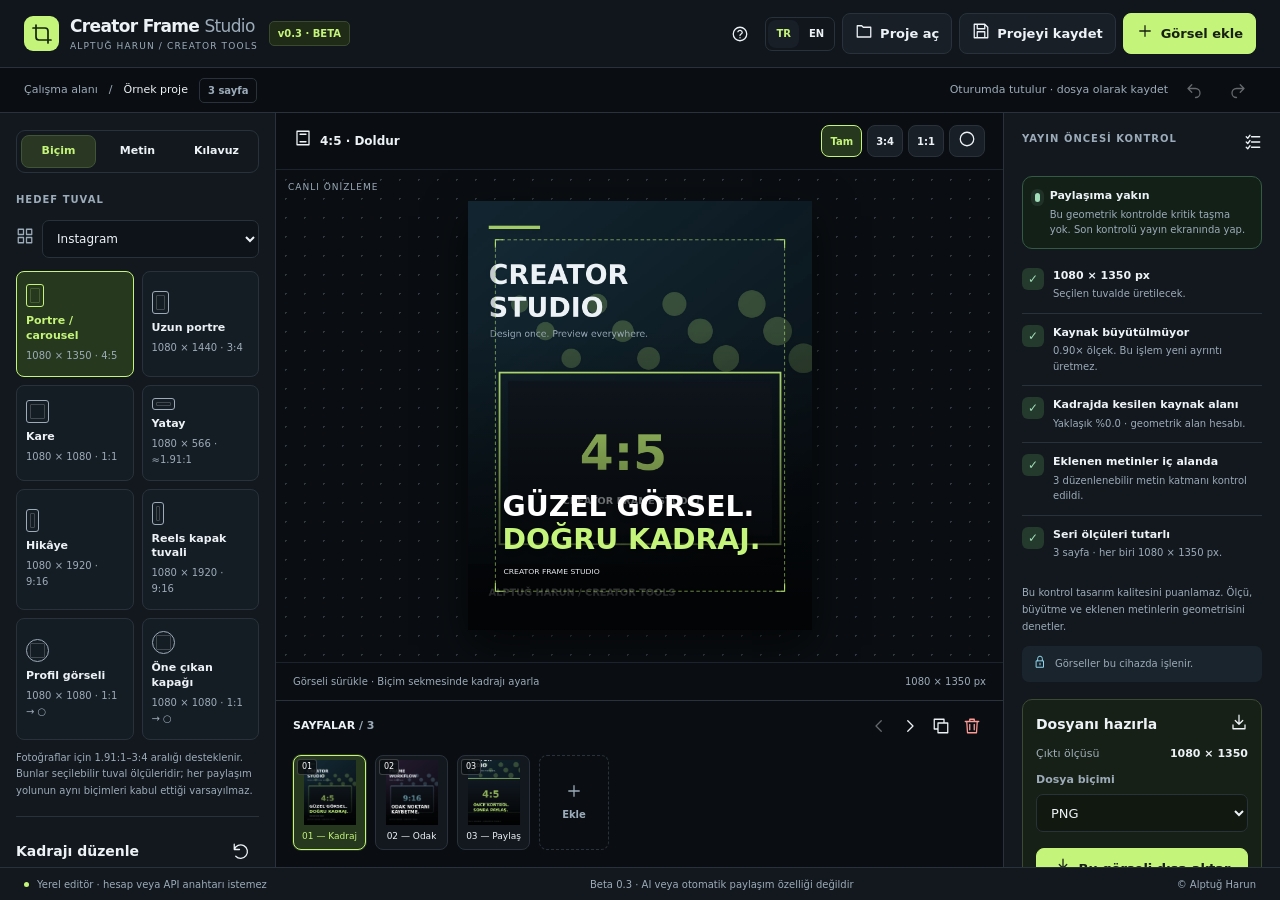
==== commit 670781ac: "feat: upgrade Creator Frame Studio to v0.3 * feat(frame-studio): add premium creator controls  * sty" ====
--- a/tools/creator-frame-studio/index.html
+++ b/tools/creator-frame-studio/index.html
@@ -7,7 +7,7 @@
 <link rel="stylesheet" href="styles.css">
 <body>
 <header class="head">
-<div class="brand"><div class="logo" data-icon="crop"></div><div><div class="brand-name">Creator Frame <span>Studio</span></div><div class="byline">ALPTUĞ HARUN / CREATOR TOOLS</div></div><span class="pill mint">v0.2 · BETA</span></div>
+<div class="brand"><div class="logo" data-icon="crop"></div><div><div class="brand-name">Creator Frame <span>Studio</span></div><div class="byline">ALPTUĞ HARUN / CREATOR TOOLS</div></div><span class="pill mint">v0.3 · BETA</span></div>
 <div class="head-actions">
 <button class="ghost iconbtn" id="helpBtn" data-title="help" data-icon="help"></button>
 <div class="locale" aria-label="Language"><button id="langTR" class="active" aria-pressed="true">TR</button><button id="langEN" aria-pressed="false">EN</button></div>
@@ -40,6 +40,8 @@
 <section id="panel-text" hidden>
 <div class="row between"><h2 data-t="textLayers">Metin katmanları</h2><span class="pill" id="layerCount"></span></div>
 <div class="text-actions"><button id="addText" class="full"><i data-icon="plus"></i><span data-t="addText">Metin ekle</span></button><button id="removeText" class="iconbtn danger" data-icon="trash" data-title="removeText"></button></div>
+<div class="section-label compact-label" data-t="quickTextStyles">HIZLI METİN STİLLERİ</div>
+<div class="quick-style-grid"><button id="styleHook" data-t="styleHook">Hook</button><button id="styleSub" data-t="styleSub">Alt başlık</button><button id="styleCTA" data-t="styleCTA">CTA</button></div>
 <div class="layerlist" id="layerList"></div>
 <div id="textControls">
 <div class="field"><label for="textValue" data-t="textValue">Metin · yeni satır desteklenir</label><textarea id="textValue" maxlength="600"></textarea></div>
@@ -54,6 +56,8 @@
 </section>
 <section id="panel-guide" hidden>
 <h2 data-t="guideTitle">Kontrol kılavuzları</h2>
+<div class="section-label compact-label" data-t="guidePresets">KILAVUZ PROFİLLERİ</div>
+<div class="guide-preset-grid"><button id="guideBalanced" data-t="guideBalanced">Dengeli</button><button id="guideHook" data-t="guideHook">Hook odaklı</button><button id="guideCTA" data-t="guideCTA">CTA odaklı</button></div>
 <label class="checkline"><input id="showGuide" type="checkbox" checked><span data-t="showGuide">İç alan kılavuzu</span></label>
 <label class="checkline"><input id="showThirds" type="checkbox"><span data-t="showThirds">Üçler kuralı çizgileri</span></label>
 <label class="checkline"><input id="showUI" type="checkbox"><span data-t="showUI">9:16 arayüz çakışma taslağı</span></label>
@@ -72,17 +76,19 @@
 <div class="filmstrip" id="filmstrip"></div>
 </section>
 <aside class="sidebar rightbar">
-<section><div class="row between audit-heading"><div class="section-label" style="margin:0" data-t="preflight">YAYIN ÖNCESİ KONTROL</div><i data-icon="checklist"></i></div><div id="auditList"></div><p class="tiny-info" data-t="auditScope">Bu kontrol tasarım kalitesini puanlamaz. Ölçü, büyütme ve eklenen metinlerin geometrisini denetler.</p><div class="badge-line"><i data-icon="lock"></i><span data-t="private">Görseller bu cihazda işlenir.</span></div></section>
+<section><div class="row between audit-heading"><div class="section-label" style="margin:0" data-t="preflight">YAYIN ÖNCESİ KONTROL</div><i data-icon="checklist"></i></div>
+<div id="readinessCard" class="readiness-card neutral"><span class="readiness-dot"></span><div><strong id="readinessTitle" data-t="readyReview">Kontrol gerekli</strong><span id="readinessDetail" data-t="readyReviewDetail">Geometrik uyarıları gözden geçir.</span></div></div>
+<div id="auditList"></div><p class="tiny-info" data-t="auditScope">Bu kontrol tasarım kalitesini puanlamaz. Ölçü, büyütme ve eklenen metinlerin geometrisini denetler.</p><div class="badge-line"><i data-icon="lock"></i><span data-t="private">Görseller bu cihazda işlenir.</span></div></section>
 <section class="export-card"><div class="row between"><h2 data-t="exportTitle">Dosyanı hazırla</h2><i data-icon="download"></i></div><div class="stat-pair"><span data-t="outputSize">Çıktı ölçüsü</span><strong id="outputSize" class="mono"></strong></div><div class="field"><label for="exportFormat" data-t="fileFormat">Dosya biçimi</label><select id="exportFormat"><option value="image/png">PNG</option><option value="image/jpeg">JPEG</option><option value="image/webp">WebP</option></select></div><div class="field" id="qualityField" hidden><div class="row between"><label for="quality" data-t="compression">Kodlama kalitesi</label><span id="qualityLabel" class="muted">92%</span></div><input id="quality" type="range" min="40" max="100" value="92"></div><button id="exportOne" class="primary full"><i data-icon="download"></i><span data-t="exportOne">Bu görseli dışa aktar</span></button><button id="exportSeries" class="full" style="margin-top:8px"><i data-icon="stack"></i><span data-t="exportSeries">Seriyi ZIP olarak al</span></button><button id="openPack" class="full" style="margin-top:8px"><i data-icon="sizes"></i><span data-t="formatPack">Farklı ölçülerde paketle</span></button><p class="export-note" data-t="exportClean">Çıktıda kılavuz, filigran veya arayüz bulunmaz. Orijinal dosyanın üzerine yazılmaz.</p></section>
 <div class="sources-link"><div class="divider"></div><button id="demoBtn" class="full ghost small-btn"><i data-icon="play"></i><span data-t="sample">Örnek projeyi aç</span></button><button id="helpBtn2" class="full ghost small-btn"><i data-icon="info"></i><span data-t="limitsSources">Kapsam ve ölçü kaynakları</span></button><div class="row" style="margin-top:7px"><button id="mobileSave" class="full ghost small-btn" data-t="saveProject">Kaydet</button><button id="mobileOpen" class="full ghost small-btn" data-t="openProject">Proje aç</button></div></div>
 </aside>
 </main>
-<footer class="bottom-bar"><div class="row"><span class="pill-dot"></span><span data-t="footerLocal">Yerel editör · hesap veya API anahtarı istemez</span></div><span class="optional" data-t="footerBeta">Beta 0.2 · AI veya otomatik paylaşım özelliği değildir</span><span>© Alptuğ Harun</span></footer>
+<footer class="bottom-bar"><div class="row"><span class="pill-dot"></span><span data-t="footerLocal">Yerel editör · hesap veya API anahtarı istemez</span></div><span class="optional" data-t="footerBeta">Beta 0.3 · AI veya otomatik paylaşım özelliği değildir</span><span>© Alptuğ Harun</span></footer>
 <input id="fileInput" type="file" accept="image/png,image/jpeg,image/webp" multiple hidden><input id="projectInput" type="file" accept=".json,.frame.json,application/json" hidden>
 <div class="toast" id="toast" role="status" aria-live="polite"></div>
 <div id="busy" class="busy-shield" hidden><div class="busy-box"><div class="spinner"></div><p id="busyText"></p><p class="muted" data-t="keepOpen">Bu pencereyi kapatma.</p></div></div>
 <dialog id="packDialog"><div class="modal-header"><div><h2 data-t="packTitle">Bir görsel, farklı tuvaller</h2><p class="muted" data-t="packSubtitle">Aynı kaynağın farklı oranlardaki kadrajlarını karşılaştır.</p></div><button class="iconbtn ghost" id="closePack" data-icon="close" data-title="close"></button></div><div class="modal-body"><div class="tip warn" data-t="packWarning">Bu bir yeniden kadrajlama işlemidir; AI ile kompozisyon yeniden kurulmaz. Her önizlemeyi ve metin uyarısını kontrol et.</div><div class="pack-grid" id="packGrid"></div></div><div class="modal-footer"><span class="muted" data-t="packFoot">Seçtiğin ölçüler ayrı dosyalar olarak aynı ZIP içinde.</span><button id="exportPack" class="primary"><i data-icon="download"></i><span data-t="packExport">Seçilenleri ZIP olarak al</span></button></div></dialog>
-<dialog id="helpDialog"><div class="modal-header"><h2 data-t="helpTitle">Ne yapar, ne yapmaz?</h2><button class="iconbtn ghost" id="closeHelp" data-icon="close" data-title="close"></button></div><div class="modal-body" id="helpBody"></div><div class="modal-footer"><span class="muted">Creator Frame Studio · 0.2.0 · 05.10.2026</span><button id="helpDone" class="primary" data-t="gotIt">Anladım</button></div></dialog>
+<dialog id="helpDialog"><div class="modal-header"><h2 data-t="helpTitle">Ne yapar, ne yapmaz?</h2><button class="iconbtn ghost" id="closeHelp" data-icon="close" data-title="close"></button></div><div class="modal-body" id="helpBody"></div><div class="modal-footer"><span class="muted">Creator Frame Studio · 0.3.0 · 05.10.2026</span><button id="helpDone" class="primary" data-t="gotIt">Anladım</button></div></dialog>
 <noscript>Bu editör JavaScript gerektirir. Dosyayı bilgisayarında Chrome veya Edge ile aç.</noscript>
 <script src="app.js"></script>
 </body></html>
--- a/tools/creator-frame-studio/styles.css
+++ b/tools/creator-frame-studio/styles.css
@@ -7,3 +7,66 @@
 @media(max-width:950px){.desk{grid-template-columns:240px minmax(0,1fr)}.rightbar{grid-column:1/-1;border-top:1px solid var(--line);border-left:0;display:grid;grid-template-columns:1fr 1fr;gap:20px;padding:18px 22px}.rightbar .export-card{margin-top:0}.rightbar .sources-link{grid-column:1/-1}.stage{height:580px;min-height:440px}.head-actions .desktop-label{display:none}.head-actions button{padding:8px}.head .pill{display:none}}
 @media(max-width:670px){.head{padding:10px 12px;height:auto;min-height:66px;gap:10px;flex-wrap:wrap}.brand-name{font-size:15px}.byline{font-size:8px}.brand{gap:8px}.logo{width:30px;height:30px}.head-actions{gap:4px}.head-actions #projectSave,.head-actions #projectOpen{display:none}.head-actions button{padding:7px}.head-actions #addImages span{display:none}.locale button{padding:2px 6px}.documentbar{padding:0 12px;height:41px}.documentbar>.row>.muted{display:none}.breadcrumbs{font-size:10px;gap:6px}.desk{display:flex;flex-direction:column}.workspace{order:0}.sidebar.leftbar{order:1;border-top:1px solid var(--line);border-right:0;padding:18px}.rightbar{display:block;order:2;border-left:0;padding:18px}.rightbar .export-card{margin-top:16px}.workspace-head{height:48px;padding:8px 12px}.stage{height:460px;min-height:320px;padding:30px 20px;max-height:65dvh}.canvas-helper{padding:8px 12px;font-size:9px}.filmstrip{min-height:106px;padding:6px 12px 13px}.thumb{min-height:84px;min-width:65px}.thumb canvas{height:53px}.thumb-add{min-height:84px}.preset-list{grid-template-columns:repeat(3,1fr)}.preset{min-height:88px}.tabs{position:sticky;top:0;z-index:2;background:var(--panel);margin-bottom:15px}.tabs button{min-height:38px}.bottom-bar{padding:9px 14px;font-size:9px}.bottom-bar .optional{display:none}.pack-grid{grid-template-columns:1fr 1fr}.pack-item canvas{height:120px}.modal-body{padding:16px}.modal-header{padding:16px}.modal-footer{padding:15px;flex-wrap:wrap}.modal-footer .muted{font-size:10px}.mobile-steps{display:flex;gap:7px;font-size:10px;justify-content:center;background:#151e14;color:var(--mint);padding:8px;border-bottom:1px solid var(--line)}.source-note{font-size:11px}button{min-height:39px}.film-actions button{min-height:31px}.preset small{font-size:9px}}
 @media(prefers-reduced-motion:reduce){*{transition:none!important;animation:none!important;scroll-behavior:auto!important}}
+
+.compact-label{margin-top:14px;margin-bottom:8px}
+.quick-style-grid,.guide-preset-grid{display:grid;grid-template-columns:repeat(3,1fr);gap:6px;margin-bottom:12px}
+.quick-style-grid button,.guide-preset-grid button{font-size:10px;min-height:34px;padding:6px 7px}
+.readiness-card{display:flex;gap:10px;align-items:flex-start;border:1px solid var(--line);background:#111820;border-radius:10px;padding:11px 12px;margin:12px 0 8px}
+.readiness-card .readiness-dot{width:9px;height:9px;border-radius:99px;background:var(--cyan);margin-top:5px;box-shadow:0 0 0 4px #90d7ed18}
+.readiness-card strong{display:block;font-size:11px;margin-bottom:2px}
+.readiness-card span:not(.readiness-dot){display:block;color:var(--dim);font-size:10px;line-height:1.5}
+.readiness-card.good{border-color:#345a43;background:#132018}.readiness-card.good .readiness-dot{background:var(--good);box-shadow:0 0 0 4px #a1ddb918}
+.readiness-card.warn{border-color:#5b4930;background:#211d16}.readiness-card.warn .readiness-dot{background:var(--warn);box-shadow:0 0 0 4px #f6c77718}
+.readiness-card.bad{border-color:#633638;background:#251719}.readiness-card.bad .readiness-dot{background:var(--red);box-shadow:0 0 0 4px #ff9b9718}
+@media(max-width:670px){.quick-style-grid,.guide-preset-grid{grid-template-columns:1fr 1fr 1fr}}
+
+
+/* Mobile overflow hardening: keep navigation and crop controls inside narrow viewports. */
+@media(max-width:520px){
+  html,body{max-width:100%;overflow-x:hidden}
+  .head{display:grid;grid-template-columns:minmax(0,1fr) auto;align-items:center;flex-wrap:nowrap;padding:9px 10px;gap:8px}
+  .brand{min-width:0;overflow:hidden}
+  .brand>div:nth-child(2){min-width:0}
+  .brand-name{font-size:14px;white-space:nowrap;overflow:hidden;text-overflow:ellipsis}
+  .brand-name span,.byline{display:none}
+  .head-actions{min-width:0;flex-shrink:0;gap:3px}
+  .locale{flex-shrink:0}
+  .locale button{min-width:28px;padding:2px 5px}
+  .head-actions #addImages{width:34px;min-width:34px;padding:6px}
+  .workspace-head{overflow:hidden;padding:7px 8px;gap:6px}
+  .workspace-head>.row{min-width:0;flex:1}
+  .workspace-head strong{display:block;max-width:120px;overflow:hidden;text-overflow:ellipsis;white-space:nowrap}
+  .viewtools{flex-shrink:0;gap:3px}
+  .viewtools button{min-width:31px;padding:3px 5px}
+  .viewtools #viewCircle{width:31px}
+}
+@media(max-width:380px){
+  .head-actions #helpBtn{display:none}
+  .workspace-head strong{max-width:94px}
+}
+
+
+/* Narrow phones use stacked toolbars instead of squeezing desktop controls. */
+@media(max-width:520px){
+  .head{display:flex;flex-wrap:wrap;height:auto;padding:9px 10px}
+  .brand{flex:1 1 100%;width:100%;justify-content:flex-start}
+  .head-actions{width:100%;max-width:100%;justify-content:flex-end;overflow:visible}
+  .workspace-head{height:auto;min-height:76px;display:flex;flex-wrap:wrap;align-content:center;padding:7px 8px}
+  .workspace-head>.row{width:100%;flex:1 1 100%}
+  .workspace-head strong{max-width:calc(100vw - 64px)}
+  .viewtools{width:100%;display:grid;grid-template-columns:repeat(4,minmax(0,1fr));gap:4px}
+  .viewtools button,.viewtools #viewCircle{width:100%;min-width:0}
+}
+
+
+/* Clamp the entire mobile editor to the visual viewport; oversized canvas content must not widen the page. */
+@media(max-width:520px){
+  body{width:100vw;max-width:100vw;overflow-x:hidden}
+  .head,.documentbar,.mobile-steps,.desk,.workspace,.workspace-head,.stage,.canvas-helper,.film-head,.filmstrip,.sidebar,.rightbar,.bottom-bar{max-width:100vw}
+  .head{width:100vw}
+  .head-actions{width:calc(100vw - 20px);max-width:calc(100vw - 20px)}
+  .workspace-head{width:100vw;max-width:100vw}
+  .viewtools{width:calc(100vw - 16px);max-width:calc(100vw - 16px)}
+  .stage-inner{max-width:100%;min-width:0}
+  .stage canvas{max-width:100%;height:auto}
+}
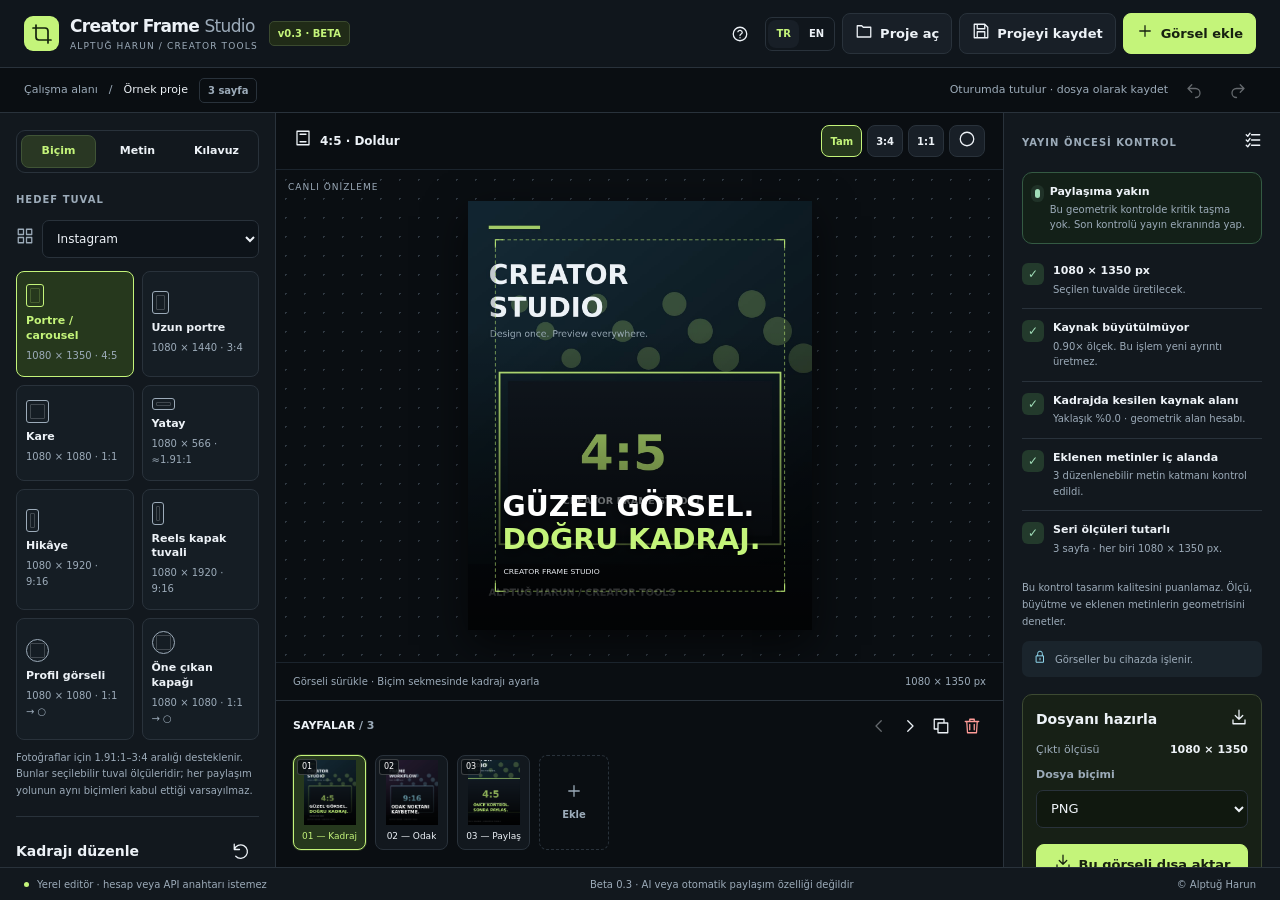
==== commit 5eb4821a: "fix(frame-studio): allow dynamic style attributes under strict CSP" ====
--- a/tools/creator-frame-studio/index.html
+++ b/tools/creator-frame-studio/index.html
@@ -2,7 +2,7 @@
 <html lang="tr">
 <head>
 <meta charset="utf-8"><meta name="viewport" content="width=device-width,initial-scale=1">
-<meta http-equiv="Content-Security-Policy" content="default-src 'self'; script-src 'self'; style-src 'self'; img-src data: blob: 'self'; connect-src 'none'; font-src 'none'; base-uri 'none'; form-action 'none'">
+<meta http-equiv="Content-Security-Policy" content="default-src 'self'; script-src 'self'; style-src 'self'; style-src-elem 'self'; style-src-attr 'unsafe-inline'; img-src data: blob: 'self'; connect-src 'none'; font-src 'none'; base-uri 'none'; form-action 'none'">
 <title>Creator Frame Studio — Alptuğ Harun</title>
 <link rel="stylesheet" href="styles.css">
 <body>
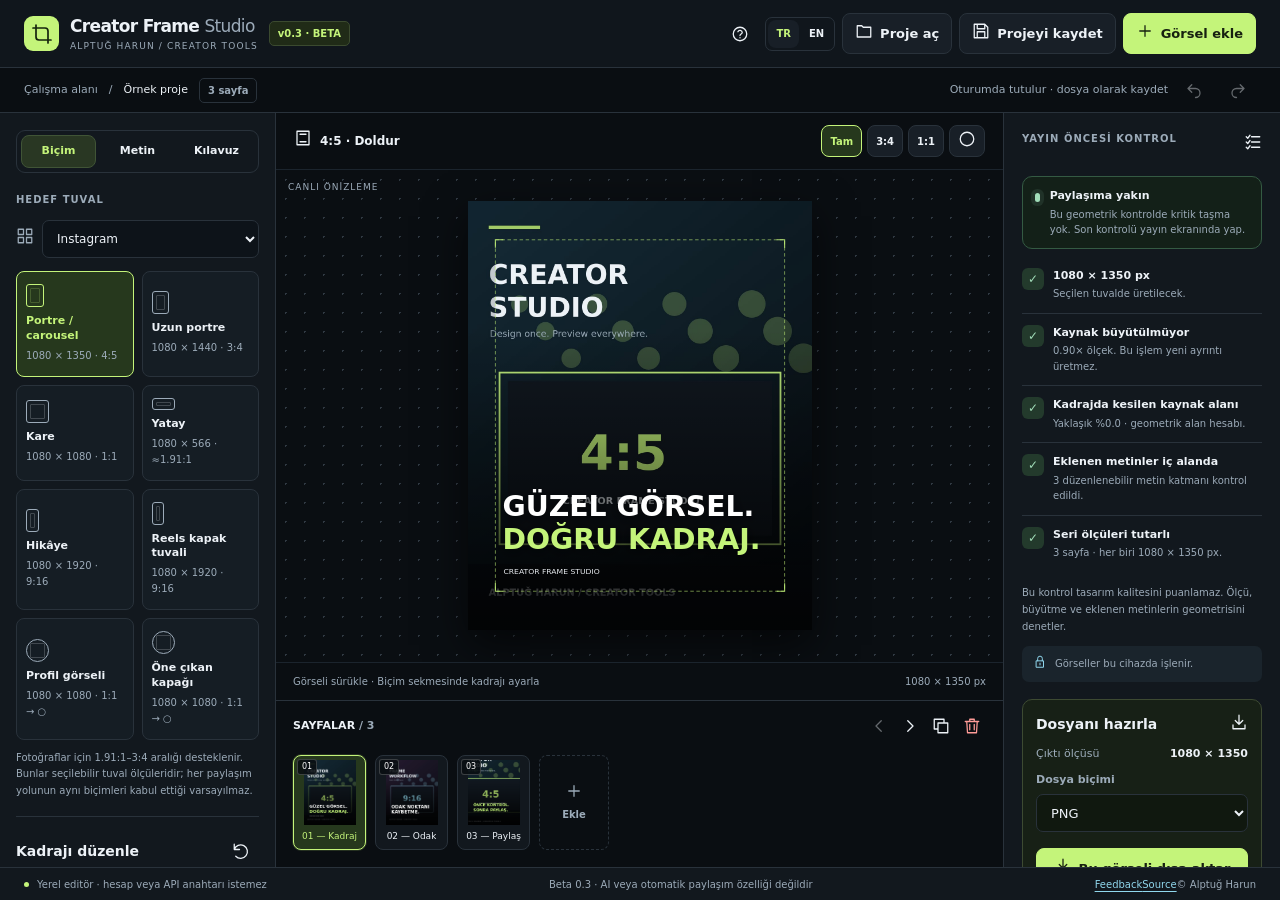
==== commit 3a8eae71: "feat(frame-studio): add discovery metadata and feedback links" ====
--- a/tools/creator-frame-studio/index.html
+++ b/tools/creator-frame-studio/index.html
@@ -2,8 +2,19 @@
 <html lang="tr">
 <head>
 <meta charset="utf-8"><meta name="viewport" content="width=device-width,initial-scale=1">
-<meta http-equiv="Content-Security-Policy" content="default-src 'self'; script-src 'self'; style-src 'self'; style-src-elem 'self'; style-src-attr 'unsafe-inline'; img-src data: blob: 'self'; connect-src 'none'; font-src 'none'; base-uri 'none'; form-action 'none'">
-<title>Creator Frame Studio — Alptuğ Harun</title>
+<meta name="description" content="Free local-first browser editor for framing, text layout, safe-area review and multi-format social media exports. No account, upload or API key required.">
+<meta name="robots" content="index,follow">
+<meta name="theme-color" content="#10161c">
+<link rel="canonical" href="https://alptugharun.github.io/ai-social-media-toolkit/">
+<meta property="og:type" content="website">
+<meta property="og:title" content="Creator Frame Studio — Local-first social media framing tool">
+<meta property="og:description" content="Frame and export creator visuals for Instagram, Pinterest and YouTube without uploading your images or creating an account.">
+<meta property="og:url" content="https://alptugharun.github.io/ai-social-media-toolkit/">
+<meta name="twitter:card" content="summary">
+<meta name="twitter:title" content="Creator Frame Studio — Alptuğ Harun">
+<meta name="twitter:description" content="Local-first social media framing and export tool. No account, upload or API key required.">
+<meta http-equiv="Content-Security-Policy" content="default-src 'self'; script-src 'self'; style-src 'self'; img-src data: blob: 'self'; connect-src 'none'; font-src 'none'; base-uri 'none'; form-action 'none'">
+<title>Creator Frame Studio — Free Local Social Media Framing Tool</title>
 <link rel="stylesheet" href="styles.css">
 <body>
 <header class="head">
@@ -83,7 +94,7 @@
 <div class="sources-link"><div class="divider"></div><button id="demoBtn" class="full ghost small-btn"><i data-icon="play"></i><span data-t="sample">Örnek projeyi aç</span></button><button id="helpBtn2" class="full ghost small-btn"><i data-icon="info"></i><span data-t="limitsSources">Kapsam ve ölçü kaynakları</span></button><div class="row" style="margin-top:7px"><button id="mobileSave" class="full ghost small-btn" data-t="saveProject">Kaydet</button><button id="mobileOpen" class="full ghost small-btn" data-t="openProject">Proje aç</button></div></div>
 </aside>
 </main>
-<footer class="bottom-bar"><div class="row"><span class="pill-dot"></span><span data-t="footerLocal">Yerel editör · hesap veya API anahtarı istemez</span></div><span class="optional" data-t="footerBeta">Beta 0.3 · AI veya otomatik paylaşım özelliği değildir</span><span>© Alptuğ Harun</span></footer>
+<footer class="bottom-bar"><div class="row"><span class="pill-dot"></span><span data-t="footerLocal">Yerel editör · hesap veya API anahtarı istemez</span></div><span class="optional" data-t="footerBeta">Beta 0.3 · AI veya otomatik paylaşım özelliği değildir</span><nav class="footer-links" aria-label="Project links"><a href="https://github.com/alptugharun/ai-social-media-toolkit/issues/169" target="_blank" rel="noopener">Feedback</a><a href="https://github.com/alptugharun/ai-social-media-toolkit/tree/main/tools/creator-frame-studio" target="_blank" rel="noopener">Source</a><span>© Alptuğ Harun</span></nav></footer>
 <input id="fileInput" type="file" accept="image/png,image/jpeg,image/webp" multiple hidden><input id="projectInput" type="file" accept=".json,.frame.json,application/json" hidden>
 <div class="toast" id="toast" role="status" aria-live="polite"></div>
 <div id="busy" class="busy-shield" hidden><div class="busy-box"><div class="spinner"></div><p id="busyText"></p><p class="muted" data-t="keepOpen">Bu pencereyi kapatma.</p></div></div>
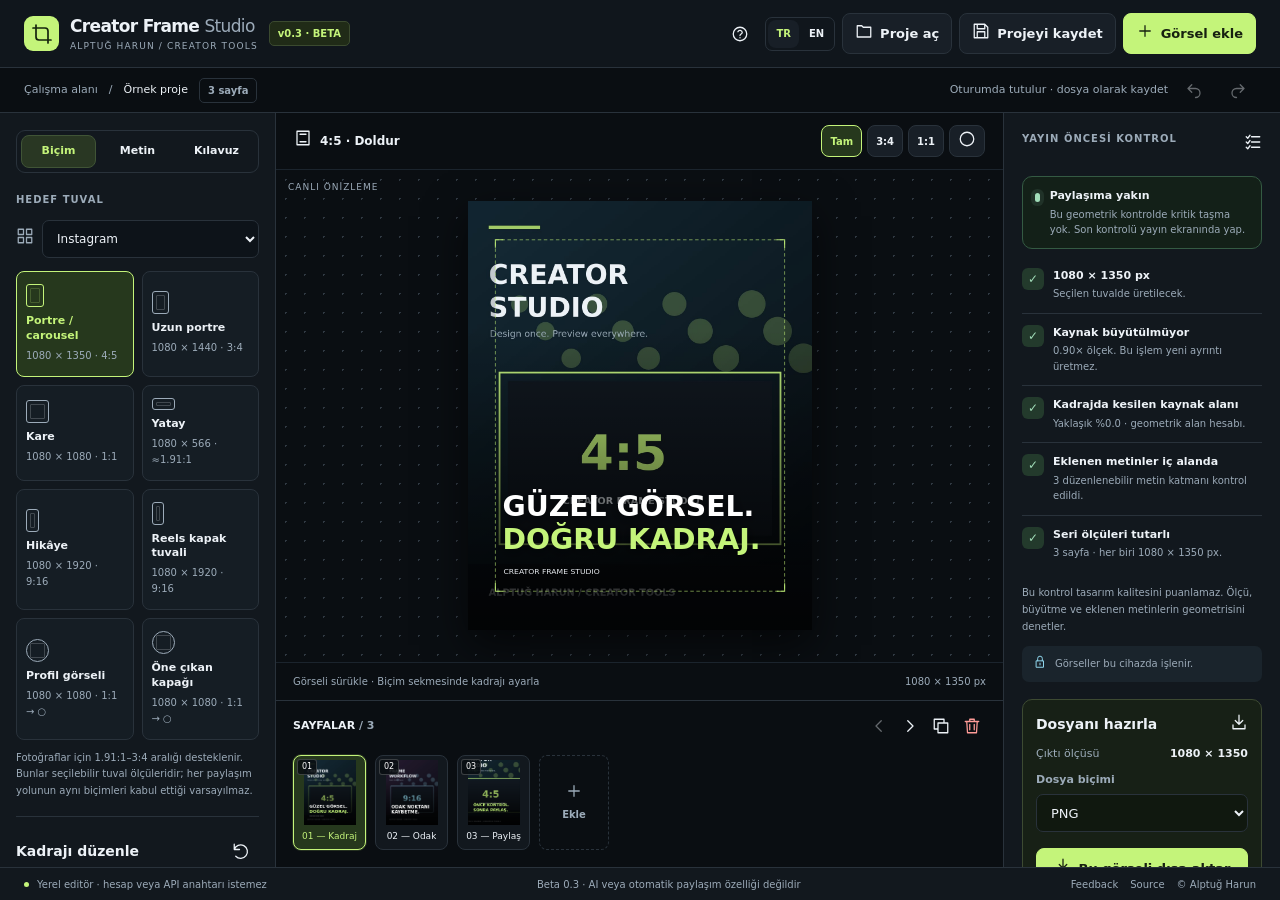
==== commit d9c6f1cb: "seo(frame-studio): link favicon and identity metadata" ====
--- a/tools/creator-frame-studio/index.html
+++ b/tools/creator-frame-studio/index.html
@@ -6,6 +6,9 @@
 <meta name="robots" content="index,follow">
 <meta name="theme-color" content="#10161c">
 <link rel="canonical" href="https://alptugharun.github.io/ai-social-media-toolkit/">
+<link rel="icon" href="favicon.svg" type="image/svg+xml">
+<meta name="application-name" content="Creator Frame Studio">
+<meta name="author" content="Alptuğ Harun">
 <meta property="og:type" content="website">
 <meta property="og:title" content="Creator Frame Studio — Local-first social media framing tool">
 <meta property="og:description" content="Frame and export creator visuals for Instagram, Pinterest and YouTube without uploading your images or creating an account.">
--- a/tools/creator-frame-studio/styles.css
+++ b/tools/creator-frame-studio/styles.css
@@ -1,11 +1,11 @@
 
 :root{color-scheme:dark;--bg:#0a0e12;--panel:#12181e;--panel2:#181f27;--input:#0d1319;--line:#29323b;--line2:#3c4955;--text:#edf2f7;--dim:#9cabb9;--mint:#c4f47a;--mintdark:#26381d;--cyan:#90d7ed;--warn:#f6c777;--red:#ff9b97;--good:#a1ddb9;--font:Inter,ui-sans-serif,system-ui,-apple-system,BlinkMacSystemFont,'Segoe UI',sans-serif}
-*{box-sizing:border-box}body{margin:0;background:var(--bg);color:var(--text);font:13px/1.5 var(--font)}button,input,textarea,select{font:inherit}button,input,textarea,select{color:var(--text)}button{border:1px solid var(--line);background:var(--panel2);border-radius:8px;cursor:pointer;min-height:36px;padding:8px 12px;display:inline-flex;align-items:center;justify-content:center;gap:7px;transition:background .15s,border-color .15s;white-space:nowrap;font-weight:560}button:hover:not(:disabled){border-color:var(--line2);background:#222e38}button:disabled{opacity:.4;cursor:not-allowed}button.active{border-color:var(--mint);color:var(--mint);background:var(--mintdark)}button.primary{background:var(--mint);color:#172010;border-color:var(--mint);font-weight:760}button.primary:hover:not(:disabled){background:#dbffad}button.ghost{background:transparent;border-color:transparent}button.ghost:hover:not(:disabled){background:var(--panel2);border-color:var(--line)}button.danger{color:var(--red)}button.iconbtn{width:36px;min-width:36px;padding:7px}svg.ico{width:18px;height:18px;flex:none;stroke:currentColor;fill:none;stroke-width:1.7;stroke-linecap:round;stroke-linejoin:round}button:focus-visible,a:focus-visible,input:focus-visible,textarea:focus-visible,select:focus-visible,summary:focus-visible,canvas:focus-visible{outline:2px solid var(--mint);outline-offset:3px}input[type=number],input[type=text],textarea,select{background:var(--input);border:1px solid var(--line);border-radius:7px;padding:9px 10px;min-height:38px;width:100%;min-width:0}textarea{resize:vertical;min-height:86px;line-height:1.55}input[type=range]{width:100%;accent-color:var(--mint);height:20px;margin:6px 0}input[type=checkbox]{accent-color:var(--mint);width:15px;height:15px;flex:none}input[type=color]{background:var(--input);border:1px solid var(--line);border-radius:6px;height:35px;width:42px;padding:3px;flex:none}a{color:var(--cyan);text-underline-offset:3px}h1,h2,h3,p{margin:0}h2{font-size:14px;font-weight:690}h3{font-size:12px;font-weight:700}.muted,small{color:var(--dim);font-size:11px;line-height:1.6}.mono{font-variant-numeric:tabular-nums}.row{display:flex;align-items:center;gap:8px}.between{justify-content:space-between}.wrap{flex-wrap:wrap}.full{width:100%}.grid2{display:grid;grid-template-columns:1fr 1fr;gap:10px}.field{display:grid;gap:6px;margin:13px 0}.field label{color:var(--dim);font-size:11px;font-weight:560}.divider{height:1px;background:var(--line);margin:17px 0}.small-btn{font-size:11px;min-height:30px;padding:5px 9px}.hide,[hidden]{display:none!important}.pill{display:inline-flex;align-items:center;gap:6px;padding:4px 8px;border:1px solid var(--line);border-radius:5px;font-size:10px;font-weight:600;white-space:nowrap}.pill.mint{color:var(--mint);background:#202b17;border-color:#3b4a2f}.pill-dot{width:5px;height:5px;border-radius:99px;background:var(--mint)}.tip{padding:10px 11px;border:1px solid var(--line);border-radius:8px;color:var(--dim);font-size:11px;line-height:1.65;background:#10171d}.tip.warn{border-color:#5b4930;color:#e7c893;background:#211d16}.head{height:68px;padding:0 24px;display:flex;align-items:center;justify-content:space-between;border-bottom:1px solid var(--line);gap:20px;background:#10161c;position:relative;z-index:2}.brand{display:flex;align-items:center;gap:11px;white-space:nowrap}.logo{width:35px;height:35px;border-radius:9px;background:var(--mint);color:#15230d;display:grid;place-items:center}.logo svg{width:24px;height:24px}.brand-name{font-size:17px;letter-spacing:-.65px;font-weight:720}.brand-name span{font-weight:400;color:var(--dim)}.byline{font-size:9px;letter-spacing:1.15px;color:var(--dim);margin-top:1px}.head-actions{display:flex;align-items:center;gap:7px}.locale{display:flex;align-items:center;border:1px solid var(--line);border-radius:7px;padding:2px;gap:2px}.locale button{min-height:28px;padding:3px 8px;font-size:10px;border:0;background:transparent}.locale button.active{background:var(--panel2);color:var(--mint)}.documentbar{height:45px;border-bottom:1px solid var(--line);padding:0 24px;display:flex;align-items:center;justify-content:space-between;color:var(--dim);font-size:11px}.breadcrumbs{display:flex;align-items:center;gap:11px}.breadcrumbs strong{color:var(--text);font-weight:520}.desk{display:grid;grid-template-columns:276px minmax(360px,1fr) 277px;min-height:calc(100dvh - 146px)}.sidebar{background:var(--panel);border-right:1px solid var(--line);padding:17px 16px;min-width:0}.rightbar{border-right:0;border-left:1px solid var(--line);padding:18px}.section-label{font-size:10px;color:var(--dim);font-weight:650;letter-spacing:1px;text-transform:uppercase;margin-bottom:13px}.tabs{display:grid;grid-template-columns:repeat(3,1fr);gap:4px;border:1px solid var(--line);border-radius:9px;padding:4px;margin-bottom:19px}.tabs button{padding:7px 4px;font-size:11px;min-height:33px;background:transparent;border-color:transparent}.tabs button.active{background:#293723;color:var(--mint);border-color:#405436}.preset-list{display:grid;grid-template-columns:1fr 1fr;gap:8px;margin:13px 0 10px}.preset{padding:12px 9px;min-height:90px;display:flex;flex-direction:column;align-items:flex-start;gap:4px;white-space:normal;text-align:left;border-radius:8px;background:#151d24}.preset .shape{width:20px;height:24px;border:1.4px solid var(--dim);border-radius:3px;display:inline-block;position:relative;margin-bottom:3px}.preset.active .shape{border-color:var(--mint)}.preset .shape:after{content:'';position:absolute;inset:3px;border:1px solid currentColor;opacity:.2;border-radius:1px}.preset b{font-size:11px;line-height:1.35}.preset small{font-size:10px;font-weight:450}.select-platform{display:flex;align-items:center;gap:8px}.select-platform svg{color:var(--dim)}.select-platform select{font-size:12px}.source-note{font-size:10px;color:var(--dim);line-height:1.65;margin-top:10px}.workspace{display:flex;flex-direction:column;min-width:0;background:var(--bg)}.workspace-head{height:57px;display:flex;justify-content:space-between;align-items:center;padding:10px 18px;gap:12px;border-bottom:1px solid #1b242d}.workspace-head strong{font-size:12px}.viewtools{display:flex;gap:5px}.viewtools button{min-height:29px;font-size:10px;padding:4px 8px}.stage{background-image:radial-gradient(#303942 1px,transparent 1px);background-size:19px 19px;min-height:520px;height:calc(100dvh - 376px);max-height:750px;position:relative;padding:31px 32px;display:flex;align-items:center;justify-content:center;overflow:hidden}.stage-inner{position:relative;line-height:0;box-shadow:0 15px 40px #0009}.stage canvas{display:block;max-width:100%;touch-action:none;cursor:grab;outline-offset:6px}.stage canvas:active{cursor:grabbing}.stage canvas.textmode{cursor:move}.stage-label{position:absolute;left:12px;top:11px;z-index:1;font-size:9px;color:var(--dim);letter-spacing:1px;pointer-events:none}.stage.dragover{outline:2px dashed var(--mint);outline-offset:-12px;background-color:#21341a}.canvas-helper{display:flex;justify-content:space-between;align-items:center;gap:9px;padding:9px 17px;border-top:1px solid #1b242d;font-size:10px;color:var(--dim);min-height:38px}.canvas-helper span:first-child{max-width:70%}.film-head{display:flex;align-items:center;justify-content:space-between;padding:12px 17px 7px;border-top:1px solid var(--line)}.film-head h2{font-size:11px}.film-actions{display:flex;gap:3px}.film-actions button{min-height:26px;height:27px;width:28px;min-width:28px;padding:4px}.filmstrip{padding:8px 17px 17px;display:flex;gap:9px;overflow:auto;min-height:120px}.thumb{position:relative;padding:4px 4px 6px;min-width:73px;max-width:83px;min-height:95px;flex-direction:column;gap:5px;justify-content:flex-start;background:var(--panel);border:1px solid var(--line)}.thumb canvas{width:auto;height:65px;max-width:68px;object-fit:contain}.thumb span{font-size:9px;font-weight:500;max-width:72px;overflow:hidden;text-overflow:ellipsis}.thumb .idx{position:absolute;left:3px;top:3px;background:#0a0e12db;border:1px solid #ffffff33;border-radius:3px;padding:1px 4px;color:white;font-size:8px}.thumb.active{border-color:var(--mint);box-shadow:0 0 0 1px #91b95c33}.thumb-add{width:70px;min-width:70px;min-height:95px;border-style:dashed;background:transparent;flex-direction:column;color:var(--dim);font-size:10px}.inspection{display:flex;align-items:flex-start;gap:9px;padding:11px 0;border-bottom:1px solid var(--line)}.inspection:last-child{border:0}.inspection .status-icon{width:22px;height:22px;display:grid;place-items:center;flex:none;border-radius:6px;background:#233a2c;color:var(--good);font-size:12px}.inspection.warn .status-icon{background:#43331d;color:var(--warn)}.inspection.bad .status-icon{background:#462629;color:var(--red)}.inspection.neutral .status-icon{background:#23343e;color:var(--cyan)}.inspection b{font-size:11px;font-weight:650;display:block;margin-bottom:2px}.inspection p{font-size:10px;color:var(--dim);line-height:1.55}.audit-heading{padding-bottom:5px}.export-card{background:#172016;border:1px solid #3d4a32;border-radius:10px;padding:13px;margin-top:17px}.export-card .field{margin:9px 0}.export-card select{background:#10180f}.export-card .primary{margin-top:7px}.export-note{font-size:10px;color:var(--dim);line-height:1.6;margin-top:10px}.stat-pair{display:flex;justify-content:space-between;gap:12px;color:var(--dim);font-size:11px;margin-top:10px}.stat-pair strong{font-weight:560;color:var(--text)}.fit-buttons{display:grid;grid-template-columns:1fr 1fr;gap:6px;margin-top:9px}.fit-buttons button{font-size:11px}.checkline{display:flex;align-items:center;gap:8px;font-size:11px;cursor:pointer;margin:10px 0}.text-actions{display:flex;gap:6px;margin:10px 0}.text-actions button{font-size:11px}.layerlist{display:flex;flex-direction:column;gap:6px;margin:11px 0}.layer-btn{justify-content:flex-start;min-height:37px;font-size:11px;overflow:hidden;text-overflow:ellipsis;white-space:nowrap}.layer-btn span{overflow:hidden;text-overflow:ellipsis;max-width:188px}.align-group{display:grid;grid-template-columns:repeat(3,1fr);gap:5px}.tiny-info{font-size:10px;color:var(--dim);line-height:1.7;margin-top:12px}.bottom-bar{display:flex;justify-content:space-between;align-items:center;gap:14px;padding:8px 24px;border-top:1px solid var(--line);font-size:10px;color:var(--dim);background:var(--panel);min-height:33px}.toast{position:fixed;bottom:26px;left:50%;transform:translate(-50%,20px);max-width:min(600px,90vw);background:#243021;border:1px solid #72965c;color:#e6f7da;box-shadow:0 8px 26px #0007;padding:12px 18px;border-radius:9px;z-index:20;opacity:0;pointer-events:none;transition:opacity .18s,transform .18s;text-align:center;font-size:12px}.toast.on{opacity:1;transform:translate(-50%,0)}.toast.error{background:#382022;border-color:#a7575a;color:#ffd9da}dialog{color:var(--text);background:var(--panel);border:1px solid var(--line2);border-radius:16px;width:min(930px,94vw);padding:0;box-shadow:0 20px 90px #0009;max-height:90dvh}dialog::backdrop{background:#000a;backdrop-filter:blur(3px)}.modal-header{padding:20px 23px;border-bottom:1px solid var(--line);display:flex;justify-content:space-between;align-items:center}.modal-header h2{font-size:18px;letter-spacing:-.4px}.modal-body{padding:20px 23px;max-height:65dvh;overflow:auto}.modal-footer{padding:15px 23px;border-top:1px solid var(--line);display:flex;justify-content:space-between;align-items:center;gap:15px}.pack-grid{display:grid;grid-template-columns:repeat(3,1fr);gap:12px;margin-top:15px}.pack-item{border:1px solid var(--line);background:var(--input);border-radius:9px;padding:11px;cursor:pointer}.pack-item canvas{display:block;width:auto;height:150px;max-width:100%;object-fit:contain;margin:8px auto}.pack-item .row{font-size:11px}.pack-item .muted{font-size:10px}.modal-body h3{font-size:14px;margin:16px 0 7px}.modal-body p{color:var(--dim);line-height:1.8;font-size:12px;margin-bottom:10px}.modal-body ul{padding-left:20px;color:var(--dim);font-size:12px;line-height:1.8}.busy-shield{position:fixed;inset:0;background:#07100dda;z-index:30;display:flex;align-items:center;justify-content:center;backdrop-filter:blur(4px)}.busy-box{padding:24px 34px;background:var(--panel);border:1px solid var(--line2);border-radius:14px;text-align:center;min-width:280px}.spinner{margin:0 auto 12px;width:28px;height:28px;border:3px solid #35432e;border-top-color:var(--mint);border-radius:50%;animation:spin 1s linear infinite}@keyframes spin{to{transform:rotate(360deg)}}.sr-only{position:absolute;width:1px;height:1px;padding:0;margin:-1px;overflow:hidden;clip:rect(0,0,0,0);white-space:nowrap;border:0}.mobile-steps{display:none}.source-dims{font-size:10px;font-weight:550;letter-spacing:.3px}.badge-line{padding:9px 11px;border-radius:7px;background:#1a242c;display:flex;gap:8px;align-items:center;color:var(--dim);font-size:10px;margin-top:11px}.badge-line svg{width:14px;height:14px;color:var(--cyan)}
+*{box-sizing:border-box}body{margin:0;background:var(--bg);color:var(--text);font:13px/1.5 var(--font)}button,input,textarea,select{font:inherit}button,input,textarea,select{color:var(--text)}button{border:1px solid var(--line);background:var(--panel2);border-radius:8px;cursor:pointer;min-height:36px;padding:8px 12px;display:inline-flex;align-items:center;justify-content:center;gap:7px;transition:background .15s,border-color .15s;white-space:nowrap;font-weight:560}button:hover:not(:disabled){border-color:var(--line2);background:#222e38}button:disabled{opacity:.4;cursor:not-allowed}button.active{border-color:var(--mint);color:var(--mint);background:var(--mintdark)}button.primary{background:var(--mint);color:#172010;border-color:var(--mint);font-weight:760}button.primary:hover:not(:disabled){background:#dbffad}button.ghost{background:transparent;border-color:transparent}button.ghost:hover:not(:disabled){background:var(--panel2);border-color:var(--line)}button.danger{color:var(--red)}button.iconbtn{width:36px;min-width:36px;padding:7px}svg.ico{width:18px;height:18px;flex:none;stroke:currentColor;fill:none;stroke-width:1.7;stroke-linecap:round;stroke-linejoin:round}button:focus-visible,a:focus-visible,input:focus-visible,textarea:focus-visible,select:focus-visible,summary:focus-visible,canvas:focus-visible{outline:2px solid var(--mint);outline-offset:3px}input[type=number],input[type=text],textarea,select{background:var(--input);border:1px solid var(--line);border-radius:7px;padding:9px 10px;min-height:38px;width:100%;min-width:0}textarea{resize:vertical;min-height:86px;line-height:1.55}input[type=range]{width:100%;accent-color:var(--mint);height:20px;margin:6px 0}input[type=checkbox]{accent-color:var(--mint);width:15px;height:15px;flex:none}input[type=color]{background:var(--input);border:1px solid var(--line);border-radius:6px;height:35px;width:42px;padding:3px;flex:none}a{color:var(--cyan);text-underline-offset:3px}h1,h2,h3,p{margin:0}h2{font-size:14px;font-weight:690}h3{font-size:12px;font-weight:700}.muted,small{color:var(--dim);font-size:11px;line-height:1.6}.mono{font-variant-numeric:tabular-nums}.row{display:flex;align-items:center;gap:8px}.between{justify-content:space-between}.wrap{flex-wrap:wrap}.full{width:100%}.grid2{display:grid;grid-template-columns:1fr 1fr;gap:10px}.field{display:grid;gap:6px;margin:13px 0}.field label{color:var(--dim);font-size:11px;font-weight:560}.divider{height:1px;background:var(--line);margin:17px 0}.small-btn{font-size:11px;min-height:30px;padding:5px 9px}.hide,[hidden]{display:none!important}.pill{display:inline-flex;align-items:center;gap:6px;padding:4px 8px;border:1px solid var(--line);border-radius:5px;font-size:10px;font-weight:600;white-space:nowrap}.pill.mint{color:var(--mint);background:#202b17;border-color:#3b4a2f}.pill-dot{width:5px;height:5px;border-radius:99px;background:var(--mint)}.tip{padding:10px 11px;border:1px solid var(--line);border-radius:8px;color:var(--dim);font-size:11px;line-height:1.65;background:#10171d}.tip.warn{border-color:#5b4930;color:#e7c893;background:#211d16}.head{height:68px;padding:0 24px;display:flex;align-items:center;justify-content:space-between;border-bottom:1px solid var(--line);gap:20px;background:#10161c;position:relative;z-index:2}.brand{display:flex;align-items:center;gap:11px;white-space:nowrap}.logo{width:35px;height:35px;border-radius:9px;background:var(--mint);color:#15230d;display:grid;place-items:center}.logo svg{width:24px;height:24px}.brand-name{font-size:17px;letter-spacing:-.65px;font-weight:720}.brand-name span{font-weight:400;color:var(--dim)}.byline{font-size:9px;letter-spacing:1.15px;color:var(--dim);margin-top:1px}.head-actions{display:flex;align-items:center;gap:7px}.locale{display:flex;align-items:center;border:1px solid var(--line);border-radius:7px;padding:2px;gap:2px}.locale button{min-height:28px;padding:3px 8px;font-size:10px;border:0;background:transparent}.locale button.active{background:var(--panel2);color:var(--mint)}.documentbar{height:45px;border-bottom:1px solid var(--line);padding:0 24px;display:flex;align-items:center;justify-content:space-between;color:var(--dim);font-size:11px}.breadcrumbs{display:flex;align-items:center;gap:11px}.breadcrumbs strong{color:var(--text);font-weight:520}.desk{display:grid;grid-template-columns:276px minmax(360px,1fr) 277px;min-height:calc(100dvh - 146px)}.sidebar{background:var(--panel);border-right:1px solid var(--line);padding:17px 16px;min-width:0}.rightbar{border-right:0;border-left:1px solid var(--line);padding:18px}.section-label{font-size:10px;color:var(--dim);font-weight:650;letter-spacing:1px;text-transform:uppercase;margin-bottom:13px}.tabs{display:grid;grid-template-columns:repeat(3,1fr);gap:4px;border:1px solid var(--line);border-radius:9px;padding:4px;margin-bottom:19px}.tabs button{padding:7px 4px;font-size:11px;min-height:33px;background:transparent;border-color:transparent}.tabs button.active{background:#293723;color:var(--mint);border-color:#405436}.preset-list{display:grid;grid-template-columns:1fr 1fr;gap:8px;margin:13px 0 10px}.preset{padding:12px 9px;min-height:90px;display:flex;flex-direction:column;align-items:flex-start;gap:4px;white-space:normal;text-align:left;border-radius:8px;background:#151d24}.preset .shape{width:20px;height:24px;border:1.4px solid var(--dim);border-radius:3px;display:inline-block;position:relative;margin-bottom:3px}.preset.active .shape{border-color:var(--mint)}.preset .shape:after{content:'';position:absolute;inset:3px;border:1px solid currentColor;opacity:.2;border-radius:1px}.preset b{font-size:11px;line-height:1.35}.preset small{font-size:10px;font-weight:450}.select-platform{display:flex;align-items:center;gap:8px}.select-platform svg{color:var(--dim)}.select-platform select{font-size:12px}.source-note{font-size:10px;color:var(--dim);line-height:1.65;margin-top:10px}.workspace{display:flex;flex-direction:column;min-width:0;background:var(--bg)}.workspace-head{height:57px;display:flex;justify-content:space-between;align-items:center;padding:10px 18px;gap:12px;border-bottom:1px solid #1b242d}.workspace-head strong{font-size:12px}.viewtools{display:flex;gap:5px}.viewtools button{min-height:29px;font-size:10px;padding:4px 8px}.stage{background-image:radial-gradient(#303942 1px,transparent 1px);background-size:19px 19px;min-height:520px;height:calc(100dvh - 376px);max-height:750px;position:relative;padding:31px 32px;display:flex;align-items:center;justify-content:center;overflow:hidden}.stage-inner{position:relative;line-height:0;box-shadow:0 15px 40px #0009}.stage canvas{display:block;max-width:100%;touch-action:none;cursor:grab;outline-offset:6px}.stage canvas:active{cursor:grabbing}.stage canvas.textmode{cursor:move}.stage-label{position:absolute;left:12px;top:11px;z-index:1;font-size:9px;color:var(--dim);letter-spacing:1px;pointer-events:none}.stage.dragover{outline:2px dashed var(--mint);outline-offset:-12px;background-color:#21341a}.canvas-helper{display:flex;justify-content:space-between;align-items:center;gap:9px;padding:9px 17px;border-top:1px solid #1b242d;font-size:10px;color:var(--dim);min-height:38px}.canvas-helper span:first-child{max-width:70%}.film-head{display:flex;align-items:center;justify-content:space-between;padding:12px 17px 7px;border-top:1px solid var(--line)}.film-head h2{font-size:11px}.film-actions{display:flex;gap:3px}.film-actions button{min-height:26px;height:27px;width:28px;min-width:28px;padding:4px}.filmstrip{padding:8px 17px 17px;display:flex;gap:9px;overflow:auto;min-height:120px}.thumb{position:relative;padding:4px 4px 6px;min-width:73px;max-width:83px;min-height:95px;flex-direction:column;gap:5px;justify-content:flex-start;background:var(--panel);border:1px solid var(--line)}.thumb canvas{width:auto;height:65px;max-width:68px;object-fit:contain}.thumb span{font-size:9px;font-weight:500;max-width:72px;overflow:hidden;text-overflow:ellipsis}.thumb .idx{position:absolute;left:3px;top:3px;background:#0a0e12db;border:1px solid #ffffff33;border-radius:3px;padding:1px 4px;color:white;font-size:8px}.thumb.active{border-color:var(--mint);box-shadow:0 0 0 1px #91b95c33}.thumb-add{width:70px;min-width:70px;min-height:95px;border-style:dashed;background:transparent;flex-direction:column;color:var(--dim);font-size:10px}.inspection{display:flex;align-items:flex-start;gap:9px;padding:11px 0;border-bottom:1px solid var(--line)}.inspection:last-child{border:0}.inspection .status-icon{width:22px;height:22px;display:grid;place-items:center;flex:none;border-radius:6px;background:#233a2c;color:var(--good);font-size:12px}.inspection.warn .status-icon{background:#43331d;color:var(--warn)}.inspection.bad .status-icon{background:#462629;color:var(--red)}.inspection.neutral .status-icon{background:#23343e;color:var(--cyan)}.inspection b{font-size:11px;font-weight:650;display:block;margin-bottom:2px}.inspection p{font-size:10px;color:var(--dim);line-height:1.55}.audit-heading{padding-bottom:5px}.export-card{background:#172016;border:1px solid #3d4a32;border-radius:10px;padding:13px;margin-top:17px}.export-card .field{margin:9px 0}.export-card select{background:#10180f}.export-card .primary{margin-top:7px}.export-note{font-size:10px;color:var(--dim);line-height:1.6;margin-top:10px}.stat-pair{display:flex;justify-content:space-between;gap:12px;color:var(--dim);font-size:11px;margin-top:10px}.stat-pair strong{font-weight:560;color:var(--text)}.fit-buttons{display:grid;grid-template-columns:1fr 1fr;gap:6px;margin-top:9px}.fit-buttons button{font-size:11px}.checkline{display:flex;align-items:center;gap:8px;font-size:11px;cursor:pointer;margin:10px 0}.text-actions{display:flex;gap:6px;margin:10px 0}.text-actions button{font-size:11px}.layerlist{display:flex;flex-direction:column;gap:6px;margin:11px 0}.layer-btn{justify-content:flex-start;min-height:37px;font-size:11px;overflow:hidden;text-overflow:ellipsis;white-space:nowrap}.layer-btn span{overflow:hidden;text-overflow:ellipsis;max-width:188px}.align-group{display:grid;grid-template-columns:repeat(3,1fr);gap:5px}.tiny-info{font-size:10px;color:var(--dim);line-height:1.7;margin-top:12px}.bottom-bar{display:flex;justify-content:space-between;align-items:center;gap:14px;padding:8px 24px;border-top:1px solid var(--line);font-size:10px;color:var(--dim);background:var(--panel);min-height:33px}.footer-links{display:flex;align-items:center;gap:12px;white-space:nowrap}.footer-links a{color:var(--dim);text-decoration:none}.footer-links a:hover{color:var(--cyan);text-decoration:underline}.toast{position:fixed;bottom:26px;left:50%;transform:translate(-50%,20px);max-width:min(600px,90vw);background:#243021;border:1px solid #72965c;color:#e6f7da;box-shadow:0 8px 26px #0007;padding:12px 18px;border-radius:9px;z-index:20;opacity:0;pointer-events:none;transition:opacity .18s,transform .18s;text-align:center;font-size:12px}.toast.on{opacity:1;transform:translate(-50%,0)}.toast.error{background:#382022;border-color:#a7575a;color:#ffd9da}dialog{color:var(--text);background:var(--panel);border:1px solid var(--line2);border-radius:16px;width:min(930px,94vw);padding:0;box-shadow:0 20px 90px #0009;max-height:90dvh}dialog::backdrop{background:#000a;backdrop-filter:blur(3px)}.modal-header{padding:20px 23px;border-bottom:1px solid var(--line);display:flex;justify-content:space-between;align-items:center}.modal-header h2{font-size:18px;letter-spacing:-.4px}.modal-body{padding:20px 23px;max-height:65dvh;overflow:auto}.modal-footer{padding:15px 23px;border-top:1px solid var(--line);display:flex;justify-content:space-between;align-items:center;gap:15px}.pack-grid{display:grid;grid-template-columns:repeat(3,1fr);gap:12px;margin-top:15px}.pack-item{border:1px solid var(--line);background:var(--input);border-radius:9px;padding:11px;cursor:pointer}.pack-item canvas{display:block;width:auto;height:150px;max-width:100%;object-fit:contain;margin:8px auto}.pack-item .row{font-size:11px}.pack-item .muted{font-size:10px}.modal-body h3{font-size:14px;margin:16px 0 7px}.modal-body p{color:var(--dim);line-height:1.8;font-size:12px;margin-bottom:10px}.modal-body ul{padding-left:20px;color:var(--dim);font-size:12px;line-height:1.8}.busy-shield{position:fixed;inset:0;background:#07100dda;z-index:30;display:flex;align-items:center;justify-content:center;backdrop-filter:blur(4px)}.busy-box{padding:24px 34px;background:var(--panel);border:1px solid var(--line2);border-radius:14px;text-align:center;min-width:280px}.spinner{margin:0 auto 12px;width:28px;height:28px;border:3px solid #35432e;border-top-color:var(--mint);border-radius:50%;animation:spin 1s linear infinite}@keyframes spin{to{transform:rotate(360deg)}}.sr-only{position:absolute;width:1px;height:1px;padding:0;margin:-1px;overflow:hidden;clip:rect(0,0,0,0);white-space:nowrap;border:0}.mobile-steps{display:none}.source-dims{font-size:10px;font-weight:550;letter-spacing:.3px}.badge-line{padding:9px 11px;border-radius:7px;background:#1a242c;display:flex;gap:8px;align-items:center;color:var(--dim);font-size:10px;margin-top:11px}.badge-line svg{width:14px;height:14px;color:var(--cyan)}
 @media(min-width:951px){.desk{height:calc(100dvh - 146px);min-height:600px;overflow:hidden}.sidebar{overflow-y:auto;scrollbar-width:thin;scrollbar-color:#40503e transparent}.workspace{height:100%;min-height:0}.workspace-head,.canvas-helper,.film-head{flex-shrink:0}.stage{flex:1;height:auto;min-height:200px;max-height:none}.filmstrip{flex-shrink:0;min-height:120px;max-height:130px}.sources-link .row{display:none}}
 @media(min-width:1800px){.desk{grid-template-columns:310px minmax(400px,1fr) 310px}.sidebar{padding:22px}.stage{max-height:950px}.preset{min-height:102px}}
 @media(max-width:1170px){.desk{grid-template-columns:245px minmax(320px,1fr) 245px}.sidebar{padding:14px 12px}.rightbar{padding:15px 13px}.head{padding:0 16px}.head-actions button span.optional{display:none}.stage{padding:30px 21px}.workspace-head{padding:10px 12px;gap:6px}.viewtools{gap:3px}.viewtools button{padding:3px 6px}.documentbar{padding:0 16px}}
 @media(max-width:950px){.desk{grid-template-columns:240px minmax(0,1fr)}.rightbar{grid-column:1/-1;border-top:1px solid var(--line);border-left:0;display:grid;grid-template-columns:1fr 1fr;gap:20px;padding:18px 22px}.rightbar .export-card{margin-top:0}.rightbar .sources-link{grid-column:1/-1}.stage{height:580px;min-height:440px}.head-actions .desktop-label{display:none}.head-actions button{padding:8px}.head .pill{display:none}}
-@media(max-width:670px){.head{padding:10px 12px;height:auto;min-height:66px;gap:10px;flex-wrap:wrap}.brand-name{font-size:15px}.byline{font-size:8px}.brand{gap:8px}.logo{width:30px;height:30px}.head-actions{gap:4px}.head-actions #projectSave,.head-actions #projectOpen{display:none}.head-actions button{padding:7px}.head-actions #addImages span{display:none}.locale button{padding:2px 6px}.documentbar{padding:0 12px;height:41px}.documentbar>.row>.muted{display:none}.breadcrumbs{font-size:10px;gap:6px}.desk{display:flex;flex-direction:column}.workspace{order:0}.sidebar.leftbar{order:1;border-top:1px solid var(--line);border-right:0;padding:18px}.rightbar{display:block;order:2;border-left:0;padding:18px}.rightbar .export-card{margin-top:16px}.workspace-head{height:48px;padding:8px 12px}.stage{height:460px;min-height:320px;padding:30px 20px;max-height:65dvh}.canvas-helper{padding:8px 12px;font-size:9px}.filmstrip{min-height:106px;padding:6px 12px 13px}.thumb{min-height:84px;min-width:65px}.thumb canvas{height:53px}.thumb-add{min-height:84px}.preset-list{grid-template-columns:repeat(3,1fr)}.preset{min-height:88px}.tabs{position:sticky;top:0;z-index:2;background:var(--panel);margin-bottom:15px}.tabs button{min-height:38px}.bottom-bar{padding:9px 14px;font-size:9px}.bottom-bar .optional{display:none}.pack-grid{grid-template-columns:1fr 1fr}.pack-item canvas{height:120px}.modal-body{padding:16px}.modal-header{padding:16px}.modal-footer{padding:15px;flex-wrap:wrap}.modal-footer .muted{font-size:10px}.mobile-steps{display:flex;gap:7px;font-size:10px;justify-content:center;background:#151e14;color:var(--mint);padding:8px;border-bottom:1px solid var(--line)}.source-note{font-size:11px}button{min-height:39px}.film-actions button{min-height:31px}.preset small{font-size:9px}}
+@media(max-width:670px){.head{padding:10px 12px;height:auto;min-height:66px;gap:10px;flex-wrap:wrap}.brand-name{font-size:15px}.byline{font-size:8px}.brand{gap:8px}.logo{width:30px;height:30px}.head-actions{gap:4px}.head-actions #projectSave,.head-actions #projectOpen{display:none}.head-actions button{padding:7px}.head-actions #addImages span{display:none}.locale button{padding:2px 6px}.documentbar{padding:0 12px;height:41px}.documentbar>.row>.muted{display:none}.breadcrumbs{font-size:10px;gap:6px}.desk{display:flex;flex-direction:column}.workspace{order:0}.sidebar.leftbar{order:1;border-top:1px solid var(--line);border-right:0;padding:18px}.rightbar{display:block;order:2;border-left:0;padding:18px}.rightbar .export-card{margin-top:16px}.workspace-head{height:48px;padding:8px 12px}.stage{height:460px;min-height:320px;padding:30px 20px;max-height:65dvh}.canvas-helper{padding:8px 12px;font-size:9px}.filmstrip{min-height:106px;padding:6px 12px 13px}.thumb{min-height:84px;min-width:65px}.thumb canvas{height:53px}.thumb-add{min-height:84px}.preset-list{grid-template-columns:repeat(3,1fr)}.preset{min-height:88px}.tabs{position:sticky;top:0;z-index:2;background:var(--panel);margin-bottom:15px}.tabs button{min-height:38px}.bottom-bar{padding:9px 14px;font-size:9px;flex-wrap:wrap}.bottom-bar .optional{display:none}.footer-links{gap:10px}.pack-grid{grid-template-columns:1fr 1fr}.pack-item canvas{height:120px}.modal-body{padding:16px}.modal-header{padding:16px}.modal-footer{padding:15px;flex-wrap:wrap}.modal-footer .muted{font-size:10px}.mobile-steps{display:flex;gap:7px;font-size:10px;justify-content:center;background:#151e14;color:var(--mint);padding:8px;border-bottom:1px solid var(--line)}.source-note{font-size:11px}button{min-height:39px}.film-actions button{min-height:31px}.preset small{font-size:9px}}
 @media(prefers-reduced-motion:reduce){*{transition:none!important;animation:none!important;scroll-behavior:auto!important}}
 
 .compact-label{margin-top:14px;margin-bottom:8px}
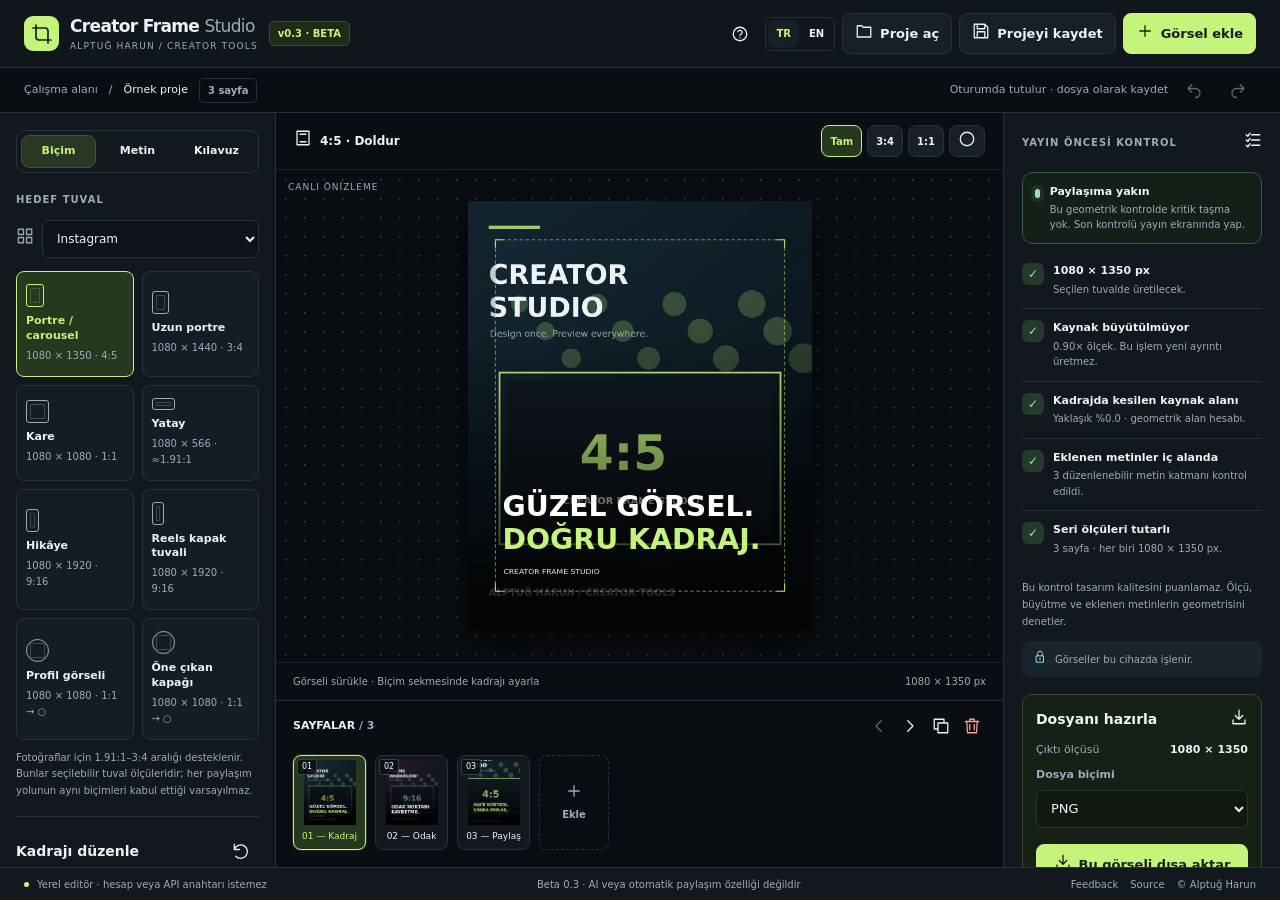
==== commit 6b3d2fd3: "fix(frame-studio): allow required inline style attributes only" ====
--- a/tools/creator-frame-studio/index.html
+++ b/tools/creator-frame-studio/index.html
@@ -16,7 +16,7 @@
 <meta name="twitter:card" content="summary">
 <meta name="twitter:title" content="Creator Frame Studio — Alptuğ Harun">
 <meta name="twitter:description" content="Local-first social media framing and export tool. No account, upload or API key required.">
-<meta http-equiv="Content-Security-Policy" content="default-src 'self'; script-src 'self'; style-src 'self'; img-src data: blob: 'self'; connect-src 'none'; font-src 'none'; base-uri 'none'; form-action 'none'">
+<meta http-equiv="Content-Security-Policy" content="default-src 'self'; script-src 'self'; style-src 'self'; style-src-elem 'self'; style-src-attr 'unsafe-inline'; img-src data: blob: 'self'; connect-src 'none'; font-src 'none'; base-uri 'none'; form-action 'none'">
 <title>Creator Frame Studio — Free Local Social Media Framing Tool</title>
 <link rel="stylesheet" href="styles.css">
 <body>
